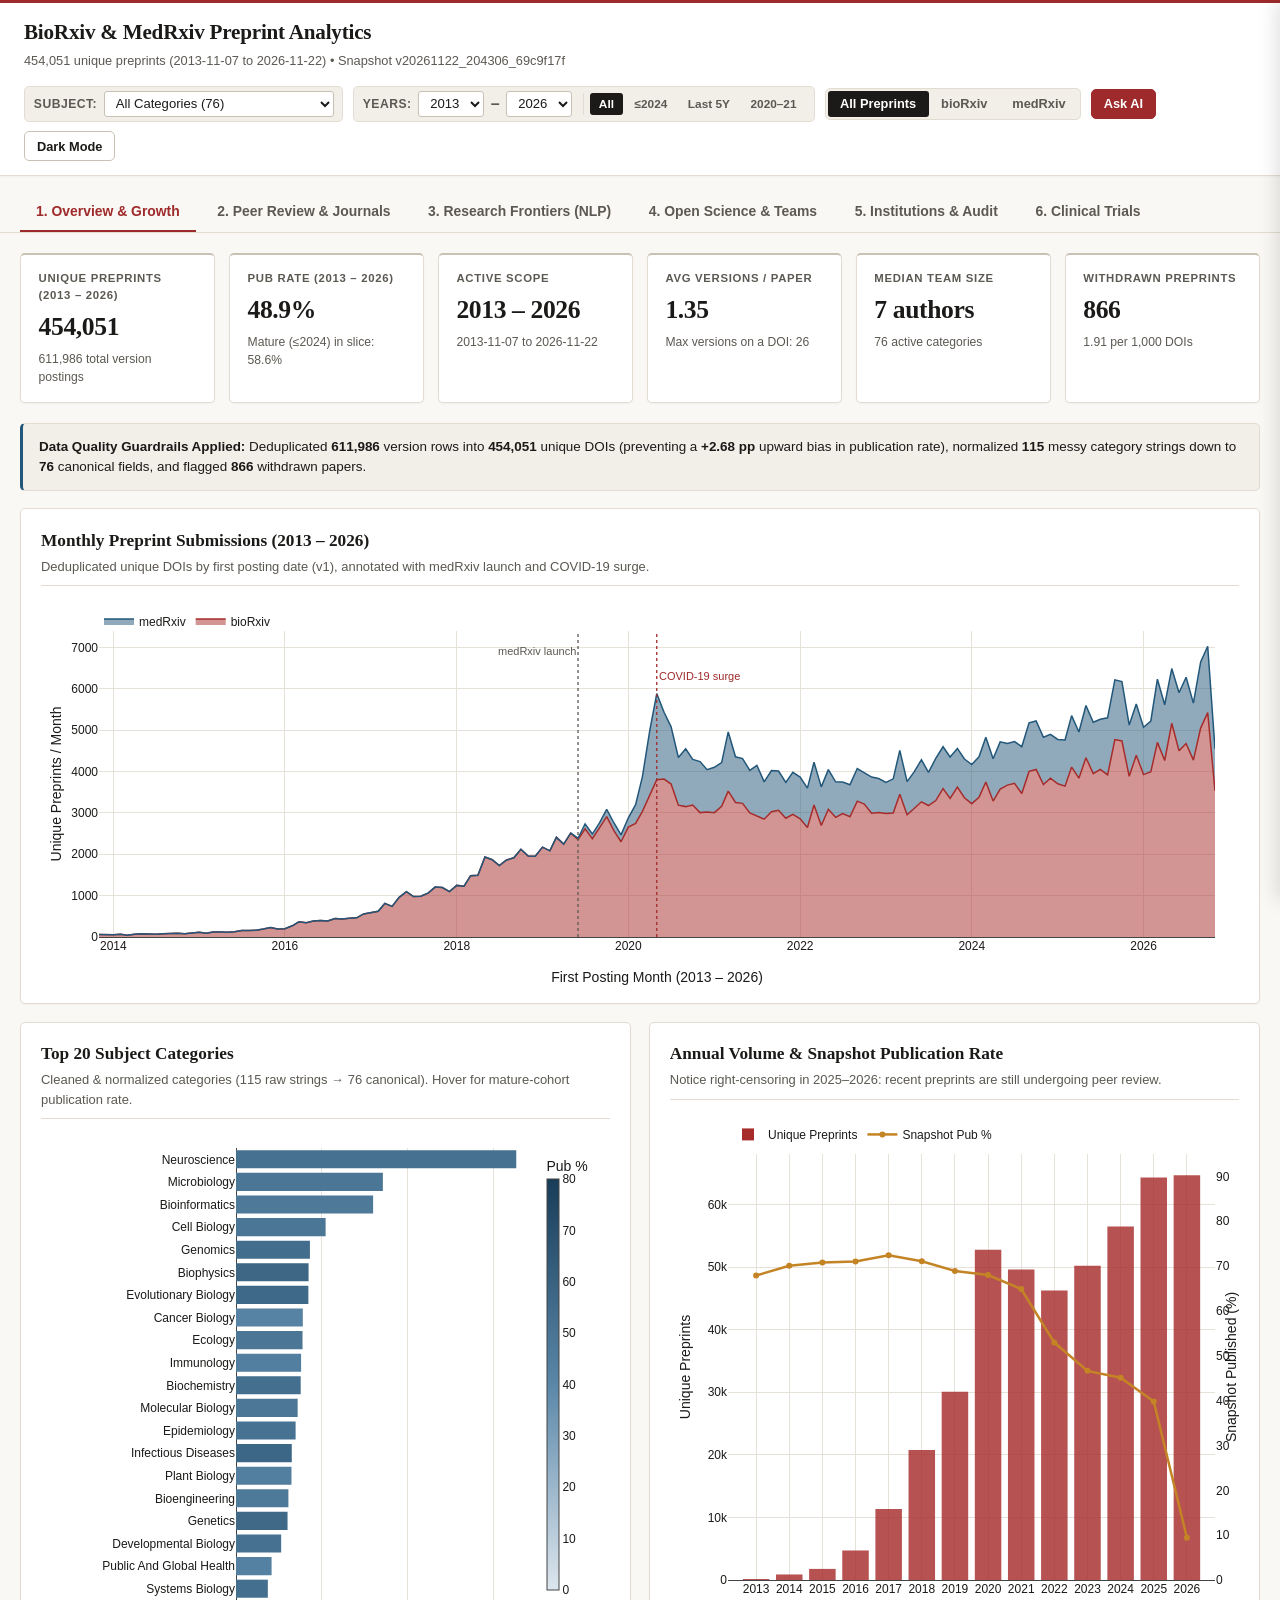
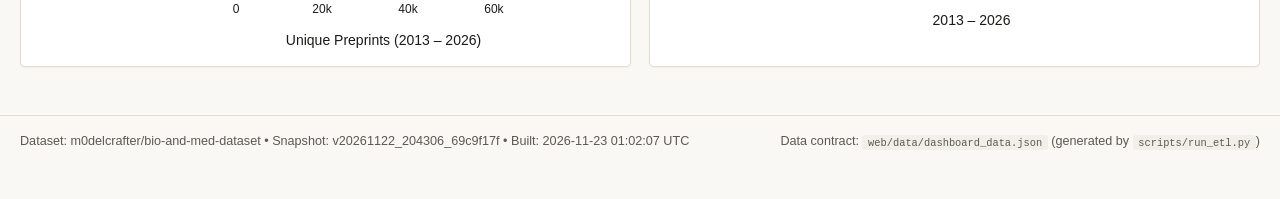
==== web/index.html @ 75047701 "Add AI provider switcher (Auto/Gemini/Groq/Workers AI) to chat drawer & Worker" ====
<!DOCTYPE html>
<html lang="en" data-theme="light">
<head>
  <meta charset="UTF-8" />
  <meta name="viewport" content="width=device-width, initial-scale=1.0" />
  <title>BioRxiv &amp; MedRxiv Preprint Analytics Dashboard</title>
  <link rel="stylesheet" href="./css/styles.css?v=20261126e" />
  <script src="https://cdn.plot.ly/plotly-2.35.2.min.js" charset="utf-8" defer></script>
  <script src="./config.js?v=20261126b" defer></script>
  <script src="./js/dashboard.js?v=20261126" defer></script>
  <script src="./js/chat.js?v=20261126e" defer></script>
</head>
<body>
  <header class="topbar">
    <div class="brand">
      <h1>BioRxiv &amp; MedRxiv Preprint Analytics</h1>
      <p id="header-subtitle">Loading dataset metadata...</p>
    </div>
    <div class="controls">
      <div class="category-filter" role="group" aria-label="Subject category filter">
        <label for="category-select">Subject:</label>
        <select id="category-select" aria-label="Subject category">
          <option value="all">All Categories</option>
        </select>
      </div>
      <div class="year-filter" role="group" aria-label="Year range filter">
        <label for="year-start">Years:</label>
        <select id="year-start" aria-label="Start year"></select>
        <span class="year-sep">&ndash;</span>
        <select id="year-end" aria-label="End year"></select>
        <div class="year-presets">
          <button type="button" class="preset-btn active" data-preset="all">All</button>
          <button type="button" class="preset-btn" data-preset="mature" title="First posted ≤ 2024 (avoids right-censoring)">&le;2024</button>
          <button type="button" class="preset-btn" data-preset="last5">Last 5Y</button>
          <button type="button" class="preset-btn" data-preset="covid">2020–21</button>
        </div>
      </div>
      <div class="segmented" role="group" aria-label="Server filter">
        <button class="active" data-server="all">All Preprints</button>
        <button data-server="biorxiv">bioRxiv</button>
        <button data-server="medrxiv">medRxiv</button>
      </div>
      <button id="open-chat-btn" class="icon-btn btn-chat" type="button" title="Ask Gemini AI about the active dashboard slice">Ask AI</button>
      <button id="theme-toggle" class="icon-btn" title="Toggle dark/light mode">Dark Mode</button>
    </div>
  </header>

  <nav class="nav-tabs" role="tablist">
    <button class="tab-btn active" data-tab="overview">1. Overview &amp; Growth</button>
    <button class="tab-btn" data-tab="peer-review">2. Peer Review &amp; Journals</button>
    <button class="tab-btn" data-tab="frontiers">3. Research Frontiers (NLP)</button>
    <button class="tab-btn" data-tab="open-science">4. Open Science &amp; Teams</button>
    <button class="tab-btn" data-tab="institutions">5. Institutions &amp; Audit</button>
    <button class="tab-btn" data-tab="clinical-trials">6. Clinical Trials</button>
  </nav>

  <main class="container">
    <div id="load-error" class="callout callout-warn" style="display:none;"></div>
    <section class="kpi-grid" id="kpi-grid"></section>

    <!-- TAB 1: OVERVIEW -->
    <section class="tab-panel active" id="tab-overview">
      <div class="callout" id="audit-callout"></div>

      <div class="card">
        <div class="card-header">
          <div>
            <h2>Monthly Preprint Submissions (2013 – 2026)</h2>
            <p class="subtitle">Deduplicated unique DOIs by first posting date (v1), annotated with medRxiv launch and COVID-19 surge.</p>
          </div>
        </div>
        <div id="chart-monthly" class="plot"></div>
      </div>

      <div class="grid-2">
        <div class="card">
          <div class="card-header">
            <div>
              <h2>Top 20 Subject Categories</h2>
              <p class="subtitle">Cleaned &amp; normalized categories (115 raw strings &rarr; 76 canonical). Hover for mature-cohort publication rate.</p>
            </div>
          </div>
          <div id="chart-categories" class="plot plot-tall"></div>
        </div>

        <div class="card">
          <div class="card-header">
            <div>
              <h2>Annual Volume &amp; Snapshot Publication Rate</h2>
              <p class="subtitle">Notice right-censoring in 2025–2026: recent preprints are still undergoing peer review.</p>
            </div>
          </div>
          <div id="chart-annual" class="plot plot-tall"></div>
        </div>
      </div>
    </section>

    <!-- TAB 2: PEER REVIEW -->
    <section class="tab-panel" id="tab-peer-review">
      <div class="callout callout-warn">
        <strong>Methodological Guardrail (Right-Censoring):</strong> Peer review typically takes 6–18+ months.
        Aggregate comparisons below restrict to <strong>mature cohorts (first posted &le; 2024)</strong> so recent 2025–2026 submissions do not artificially depress conversion rates.
      </div>

      <div class="card">
        <div class="card-header">
          <div>
            <h2>Cohort Publication Rate Heatmap (Posting Year &times; Top 18 Categories)</h2>
            <p class="subtitle">Percentage of unique DOIs linked to a peer-reviewed journal DOI. Exposes both disciplinary differences and right-censoring.</p>
          </div>
        </div>
        <div id="chart-heatmap" class="plot plot-tall"></div>
      </div>

      <div class="grid-2">
        <div class="card">
          <div class="card-header">
            <div>
              <h2>Do Revisions Predict Peer-Reviewed Publication?</h2>
              <p class="subtitle">Mature cohorts (&le; 2024) with Wilson 95% confidence intervals. Revising a preprint strongly signals active peer review.</p>
            </div>
          </div>
          <div id="chart-revisions" class="plot"></div>
        </div>

        <div class="card">
          <div class="card-header">
            <div>
              <h2>Top Publishers Absorbing Preprints</h2>
              <p class="subtitle">Mapped via Crossref DOI prefix of published journal articles (updates with top-bar server filter).</p>
            </div>
          </div>
          <div id="chart-publishers" class="plot"></div>
        </div>
      </div>

      <div class="card">
        <div class="card-header">
          <div>
            <h2>Publication Bias Check: New vs. Confirmatory vs. Contradictory Results</h2>
            <p class="subtitle">bioRxiv mature cohorts (&le; 2024) with Wilson 95% confidence intervals.</p>
          </div>
        </div>
        <div id="chart-type-bias" class="plot plot-compact"></div>
      </div>
    </section>

    <!-- TAB 3: RESEARCH FRONTIERS -->
    <section class="tab-panel" id="tab-frontiers">
      <div class="card">
        <div class="card-header">
          <div>
            <h2>Emerging Biomedical Research Frontiers (2015 – 2026)</h2>
            <p class="subtitle">Percentage of quarterly unique preprints mentioning each technology or topic in title/abstract. Click legend items to isolate curves.</p>
          </div>
        </div>
        <div id="chart-frontiers" class="plot plot-tall"></div>
      </div>

      <div class="card">
        <div class="card-header">
          <div>
            <h2>Total Preprints by Tracked Frontier Topic</h2>
            <p class="subtitle">Cumulative unique DOI mentions since 2015 across bioRxiv &amp; medRxiv.</p>
          </div>
        </div>
        <div id="chart-frontiers-bar" class="plot plot-compact"></div>
      </div>
    </section>

    <!-- TAB 4: OPEN SCIENCE & TEAMS -->
    <section class="tab-panel" id="tab-open-science">
      <div class="card">
        <div class="card-header">
          <div>
            <h2>Open Science &amp; Creative Commons License Evolution (2014 – 2026)</h2>
            <p class="subtitle">Share of unique preprints by normalized license type (updates with top-bar server filter).</p>
          </div>
        </div>
        <div id="chart-licenses" class="plot"></div>
      </div>

      <div class="grid-2">
        <div class="card">
          <div class="card-header">
            <div>
              <h2>Collaboration &amp; Team Size Over Time</h2>
              <p class="subtitle">Median author count per preprint with interquartile range (25th–75th percentile).</p>
            </div>
          </div>
          <div id="chart-team-trend" class="plot"></div>
        </div>

        <div class="card">
          <div class="card-header">
            <div>
              <h2>Team Size vs. Peer-Reviewed Publication Rate</h2>
              <p class="subtitle">Mature cohorts (&le; 2024) with Wilson 95% confidence intervals.</p>
            </div>
          </div>
          <div id="chart-team-pub" class="plot"></div>
        </div>
      </div>

      <div class="card">
        <div class="card-header">
          <div>
            <h2>Preprint Withdrawal Rate Timeline (Per 1,000 Preprints)</h2>
            <p class="subtitle">Half-year withdrawal rate comparing bioRxiv vs. medRxiv (highlights 2020–2021 COVID-19 surge).</p>
          </div>
        </div>
        <div id="chart-withdrawals" class="plot plot-compact"></div>
      </div>
    </section>

    <!-- TAB 5: INSTITUTIONS & AUDIT -->
    <section class="tab-panel" id="tab-institutions">
      <div class="callout" id="ror-audit-callout"></div>

      <div class="grid-2">
        <div class="card">
          <div class="card-header">
            <div>
              <h2>Top 30 Institutions: Volume vs. Publication Rate</h2>
              <p class="subtitle">ROR-deduplicated organizations. Bubble size encodes average team size.</p>
            </div>
          </div>
          <div id="chart-institutions" class="plot"></div>
        </div>

        <div class="card">
          <div class="card-header">
            <div>
              <h2>Top 15 Countries by Preprint Volume</h2>
              <p class="subtitle">Geocoded via official ROR organization registry (updates with year &amp; server filters).</p>
            </div>
          </div>
          <div id="chart-countries" class="plot"></div>
        </div>
      </div>

      <div class="card">
        <div class="card-header">
          <div>
            <h2>Top 30 Corresponding Institutions (ROR-Deduplicated)</h2>
            <p class="subtitle">Filter by organization name, country, or type.</p>
          </div>
          <input type="search" id="inst-search" class="search-input" placeholder="Search institutions or countries..." />
        </div>
        <div class="table-wrap">
          <table>
            <thead>
              <tr>
                <th>#</th>
                <th>Organization (ROR)</th>
                <th>Country</th>
                <th>Type</th>
                <th class="num">Preprints</th>
                <th class="num">Mature (&le; 2024)</th>
                <th class="num">Pub Rate</th>
                <th class="num">Avg Authors</th>
              </tr>
            </thead>
            <tbody id="inst-tbody"></tbody>
          </table>
        </div>
      </div>

      <div class="card">
        <h2>Data Quality &amp; Reproducibility Provenance</h2>
        <div id="provenance-grid" class="kpi-grid provenance-grid"></div>
      </div>
    </section>

    <!-- TAB 6: CLINICAL TRIALS -->
    <section class="tab-panel" id="tab-clinical-trials">
      <div class="callout" id="ct-callout"></div>

      <section class="kpi-grid" id="ct-kpi-grid"></section>

      <div class="grid-2">
        <div class="card">
          <div class="card-header">
            <div>
              <h2>Trial-Linked Preprints Over Time</h2>
              <p class="subtitle">Unique preprints citing a registered clinical trial ID (NCT, ISRCTN, ChiCTR, ACTRN, EudraCT).</p>
            </div>
          </div>
          <div id="chart-ct-yearly" class="plot"></div>
        </div>

        <div class="card">
          <div class="card-header">
            <div>
              <h2>Clinical Trial Phases (ClinicalTrials.gov)</h2>
              <p class="subtitle">Distribution across enriched NCT trials in the active year &amp; server window.</p>
            </div>
          </div>
          <div id="chart-ct-phases" class="plot"></div>
        </div>
      </div>

      <div class="grid-2">
        <div class="card">
          <div class="card-header">
            <div>
              <h2>Trial Status &amp; Sponsor Breakdown</h2>
              <p class="subtitle">Recruitment/completion status across enriched ClinicalTrials.gov studies.</p>
            </div>
          </div>
          <div id="chart-ct-status" class="plot"></div>
        </div>

        <div class="card">
          <div class="card-header">
            <div>
              <h2>Top Clinical Conditions / Therapeutic Areas</h2>
              <p class="subtitle">Most frequently studied conditions among trial-linked preprints.</p>
            </div>
          </div>
          <div id="chart-ct-conditions" class="plot"></div>
        </div>
      </div>

      <div class="card" id="ct-downstream-card">
        <div class="card-header">
          <div>
            <h2>Downstream Translational Impact (NIH iCite)</h2>
            <p class="subtitle">Peer-reviewed publications cited by subsequent clinical trials/guidelines (<code>cited_by_clin</code> &amp; NIH APT score).</p>
          </div>
        </div>
        <div id="ct-downstream-summary" class="callout" style="margin-bottom:0.75rem;"></div>
        <div class="table-wrap">
          <table>
            <thead>
              <tr>
                <th>Publication Title</th>
                <th>Category</th>
                <th class="num">Year</th>
                <th class="num">Clinical Citations</th>
                <th class="num">NIH APT</th>
                <th class="num">RCR</th>
              </tr>
            </thead>
            <tbody id="ct-downstream-tbody"></tbody>
          </table>
        </div>
      </div>

      <div class="card">
        <div class="card-header">
          <div>
            <h2>Trial-Linked Preprints Explorer</h2>
            <p class="subtitle">Featured ClinicalTrials.gov-linked preprints filtered by active year range and server.</p>
          </div>
          <input type="search" id="ct-search" class="search-input" placeholder="Search title, NCT ID, sponsor, phase..." />
        </div>
        <div class="table-wrap">
          <table>
            <thead>
              <tr>
                <th>Trial ID</th>
                <th>Preprint Title</th>
                <th>Phase</th>
                <th>Status</th>
                <th>Sponsor</th>
                <th class="num">Enrollment</th>
                <th>Peer-Reviewed</th>
              </tr>
            </thead>
            <tbody id="ct-tbody"></tbody>
          </table>
        </div>
      </div>
    </section>
  </main>

  <footer>
    <div id="footer-provenance">Dataset: m0delcrafter/bio-and-med-dataset</div>
    <div>Data contract: <code>web/data/dashboard_data.json</code> (generated by <code>scripts/run_etl.py</code>)</div>
  </footer>

  <!-- Collapsible AI Analyst Chat Drawer (backed by Cloudflare Worker Gemini proxy) -->
  <div id="chat-backdrop" class="chat-backdrop"></div>
  <aside id="chat-drawer" class="chat-drawer" aria-label="AI Analyst Chat Drawer">
    <div class="chat-drawer-header">
      <div>
        <h2>AI Research Analyst</h2>
        <p id="chat-scope-pill" class="chat-scope-pill">Context: loading...</p>
      </div>
      <button id="close-chat-btn" class="icon-btn" type="button" aria-label="Close chat drawer">&times; Close</button>
    </div>

    <div id="chat-setup-box" class="chat-setup-box" style="display:none;">
      <p><strong>Connect your free Cloudflare Worker proxy:</strong></p>
      <ol>
        <li>Deploy <code>worker/src/index.js</code> on Cloudflare Workers (Free Tier) and add your <code>GEMINI_API_KEY</code> secret.</li>
        <li>Paste the deployed Worker URL into <code>web/config.js</code> (or test it right now for this session below):</li>
      </ol>
      <div class="chat-setup-row">
        <input id="chat-worker-url-input" type="url" placeholder="https://biomedrxiv-gemini-proxy.you.workers.dev" />
        <button id="chat-save-url-btn" class="icon-btn btn-chat" type="button">Connect</button>
      </div>
    </div>

    <div id="chat-provider-bar" class="chat-provider-bar" style="display:none;">
      <label for="chat-provider-select">Engine:</label>
      <select id="chat-provider-select" aria-label="AI model provider">
        <option value="auto">Auto (Gemini &rarr; Groq &rarr; Workers AI)</option>
        <option value="gemini">Gemini (Google AI)</option>
        <option value="groq">Groq (gpt-oss-120b)</option>
        <option value="workers_ai">Workers AI (Llama 3.1 8B)</option>
      </select>
    </div>

    <div id="chat-drawer-suggestions" class="chat-suggestions">
      <button type="button" class="chat-chip">Summarize the key trends in this active filter slice</button>
      <button type="button" class="chat-chip">How strongly do preprint revisions correlate with publication?</button>
      <button type="button" class="chat-chip">Which institutions and countries lead this slice?</button>
      <button type="button" class="chat-chip">What stands out in the clinical trials data?</button>
    </div>

    <div id="chat-drawer-log" class="chat-drawer-log"></div>

    <form id="chat-drawer-form" class="chat-drawer-form">
      <input id="chat-drawer-input" type="text" placeholder="Ask about the currently filtered data..." required />
      <button id="chat-drawer-send" class="icon-btn btn-chat" type="submit">Send</button>
    </form>
  </aside>
</body>
</html>
---- web/css/styles.css ----
:root {
  --bg: #faf8f4;
  --surface: #ffffff;
  --surface-alt: #f2efe9;
  --border: #e2dcd2;
  --border-strong: #c9c1b4;
  --text: #1b1a18;
  --text-muted: #5c5852;
  --accent: #9e2a2b;
  --accent-soft: #f6e4e4;
  --biorxiv: #a62c2b;
  --medrxiv: #22577a;
  --warn: #8c5a10;
  --warn-bg: #faf1df;
  --shadow: 0 1px 2px rgba(27, 26, 24, 0.04);
  --radius: 5px;
  --font-serif: Georgia, "Iowan Old Style", "Palatino Linotype", "Times New Roman", serif;
  --font-sans: "Helvetica Neue", -apple-system, BlinkMacSystemFont, "Segoe UI", Arial, sans-serif;
}

[data-theme="dark"] {
  --bg: #141311;
  --surface: #1d1b18;
  --surface-alt: #272420;
  --border: #36322c;
  --border-strong: #4e4840;
  --text: #efeae1;
  --text-muted: #a69f95;
  --accent: #d96b6a;
  --accent-soft: #3a2020;
  --biorxiv: #d96b6a;
  --medrxiv: #6ea4cc;
  --warn: #e0a94f;
  --warn-bg: #2e2414;
  --shadow: none;
}

* {
  box-sizing: border-box;
}

body {
  margin: 0;
  font-family: var(--font-sans);
  background: var(--bg);
  color: var(--text);
  line-height: 1.5;
  -webkit-font-smoothing: antialiased;
}

/* Header */
.topbar {
  position: sticky;
  top: 0;
  z-index: 30;
  background: var(--surface);
  border-top: 3px solid var(--accent);
  border-bottom: 1px solid var(--border);
  padding: 0.85rem 1.5rem;
  display: flex;
  flex-wrap: wrap;
  align-items: center;
  justify-content: space-between;
  gap: 1rem;
  box-shadow: var(--shadow);
}

.brand h1 {
  margin: 0;
  font-family: var(--font-serif);
  font-size: 1.32rem;
  font-weight: 700;
  letter-spacing: -0.01em;
}

.brand p {
  margin: 0.15rem 0 0;
  font-size: 0.8rem;
  color: var(--text-muted);
}

.controls {
  display: flex;
  align-items: center;
  gap: 0.6rem;
  flex-wrap: wrap;
}

.year-filter,
.category-filter {
  display: inline-flex;
  align-items: center;
  gap: 0.4rem;
  background: var(--surface-alt);
  border: 1px solid var(--border);
  border-radius: var(--radius);
  padding: 0.25rem 0.55rem;
  flex-wrap: wrap;
}

.year-filter label,
.category-filter label {
  font-size: 0.76rem;
  font-weight: 600;
  color: var(--text-muted);
  text-transform: uppercase;
  letter-spacing: 0.04em;
}

.year-filter select,
.category-filter select {
  border: 1px solid var(--border-strong);
  background: var(--surface);
  color: var(--text);
  border-radius: 3px;
  padding: 0.22rem 0.45rem;
  font-size: 0.82rem;
  font-weight: 500;
  cursor: pointer;
}

.category-filter select {
  max-width: 230px;
}

.year-sep {
  color: var(--text-muted);
  font-weight: 600;
}

.year-presets {
  display: inline-flex;
  gap: 0.2rem;
  margin-left: 0.25rem;
  padding-left: 0.4rem;
  border-left: 1px solid var(--border);
}

.preset-btn {
  border: 1px solid transparent;
  background: transparent;
  color: var(--text-muted);
  font-size: 0.74rem;
  font-weight: 600;
  padding: 0.2rem 0.48rem;
  border-radius: 3px;
  cursor: pointer;
  transition: background 0.15s ease, color 0.15s ease;
}

.preset-btn:hover {
  color: var(--text);
  border-color: var(--border-strong);
}

.preset-btn.active {
  background: var(--text);
  color: var(--surface);
}

.segmented {
  display: inline-flex;
  background: var(--surface-alt);
  border: 1px solid var(--border);
  border-radius: var(--radius);
  padding: 2px;
}

.segmented button {
  border: none;
  background: transparent;
  color: var(--text-muted);
  font-size: 0.8rem;
  font-weight: 600;
  padding: 0.34rem 0.78rem;
  border-radius: 3px;
  cursor: pointer;
  transition: background 0.15s ease, color 0.15s ease;
}

.segmented button:hover {
  color: var(--text);
}

.segmented button.active {
  background: var(--text);
  color: var(--surface);
}

.icon-btn {
  border: 1px solid var(--border-strong);
  background: var(--surface);
  color: var(--text);
  border-radius: var(--radius);
  padding: 0.4rem 0.75rem;
  font-size: 0.8rem;
  font-weight: 600;
  cursor: pointer;
}

.icon-btn:hover {
  background: var(--surface-alt);
}

/* Tabs */
.nav-tabs {
  max-width: 1380px;
  margin: 1rem auto 0;
  padding: 0 1.25rem;
  display: flex;
  gap: 0.35rem;
  overflow-x: auto;
  border-bottom: 1px solid var(--border);
}

.tab-btn {
  border: none;
  background: transparent;
  color: var(--text-muted);
  font-size: 0.87rem;
  font-weight: 600;
  padding: 0.68rem 1rem;
  cursor: pointer;
  border-bottom: 2px solid transparent;
  white-space: nowrap;
}

.tab-btn:hover {
  color: var(--text);
}

.tab-btn.active {
  color: var(--accent);
  border-bottom-color: var(--accent);
}

/* Main Layout */
.container {
  max-width: 1380px;
  margin: 1.25rem auto 3rem;
  padding: 0 1.25rem;
}

.kpi-grid {
  display: grid;
  grid-template-columns: repeat(auto-fit, minmax(195px, 1fr));
  gap: 0.85rem;
  margin-bottom: 1.25rem;
}

.provenance-grid {
  margin-top: 0.85rem;
  margin-bottom: 0;
}

.kpi-card {
  background: var(--surface);
  border: 1px solid var(--border);
  border-top: 2px solid var(--border-strong);
  border-radius: var(--radius);
  padding: 0.95rem 1.1rem;
  box-shadow: var(--shadow);
}

.kpi-label {
  font-size: 0.71rem;
  text-transform: uppercase;
  letter-spacing: 0.06em;
  color: var(--text-muted);
  font-weight: 600;
}

.kpi-value {
  font-family: var(--font-serif);
  font-size: 1.6rem;
  font-weight: 700;
  margin-top: 0.28rem;
  letter-spacing: -0.015em;
  font-variant-numeric: tabular-nums;
}

.kpi-value-sm {
  font-size: 1.12rem;
}

.kpi-sub {
  font-size: 0.76rem;
  color: var(--text-muted);
  margin-top: 0.22rem;
}

.tab-panel {
  display: none;
}

.tab-panel.active {
  display: block;
}

.grid-2 {
  display: grid;
  grid-template-columns: repeat(2, minmax(0, 1fr));
  gap: 1.1rem;
  margin-bottom: 1.1rem;
}

@media (max-width: 980px) {
  .grid-2 {
    grid-template-columns: 1fr;
  }
}

.card {
  background: var(--surface);
  border: 1px solid var(--border);
  border-radius: var(--radius);
  padding: 1.15rem 1.25rem;
  box-shadow: var(--shadow);
  margin-bottom: 1.1rem;
}

.grid-2 .card {
  margin-bottom: 0;
}

.card-header {
  display: flex;
  justify-content: space-between;
  align-items: flex-start;
  gap: 0.75rem;
  margin-bottom: 0.55rem;
  padding-bottom: 0.55rem;
  border-bottom: 1px solid var(--border);
}

.card h2 {
  margin: 0;
  font-family: var(--font-serif);
  font-size: 1.08rem;
  font-weight: 700;
}

.card .subtitle {
  margin: 0.2rem 0 0;
  font-size: 0.81rem;
  color: var(--text-muted);
}

.plot {
  width: 100%;
  min-height: 390px;
}

.plot-tall {
  min-height: 520px;
}

.plot-compact {
  min-height: 330px;
}

.callout {
  background: var(--surface-alt);
  border: 1px solid var(--border);
  border-left: 3px solid var(--medrxiv);
  border-radius: var(--radius);
  padding: 0.8rem 1rem;
  font-size: 0.84rem;
  margin-bottom: 1.1rem;
}

.callout-warn {
  border-left-color: var(--warn);
  background: var(--warn-bg);
}

.callout strong {
  color: var(--text);
}

/* Table */
.search-input {
  width: 100%;
  max-width: 320px;
  padding: 0.46rem 0.7rem;
  border-radius: var(--radius);
  border: 1px solid var(--border-strong);
  background: var(--surface);
  color: var(--text);
  font-size: 0.83rem;
}

.table-wrap {
  overflow-x: auto;
  margin-top: 0.75rem;
}

table {
  width: 100%;
  border-collapse: collapse;
  font-size: 0.84rem;
}

th,
td {
  text-align: left;
  padding: 0.58rem 0.72rem;
  border-bottom: 1px solid var(--border);
}

th {
  font-size: 0.73rem;
  text-transform: uppercase;
  letter-spacing: 0.05em;
  color: var(--text-muted);
  background: var(--surface-alt);
  border-bottom: 1px solid var(--border-strong);
}

tbody tr:hover {
  background: var(--surface-alt);
}

td.num,
th.num {
  text-align: right;
  font-variant-numeric: tabular-nums;
}

footer {
  max-width: 1380px;
  margin: 2rem auto;
  padding: 1rem 1.25rem;
  border-top: 1px solid var(--border);
  font-size: 0.79rem;
  color: var(--text-muted);
  display: flex;
  flex-wrap: wrap;
  justify-content: space-between;
  gap: 0.5rem;
}

code {
  background: var(--surface-alt);
  padding: 0.1rem 0.35rem;
  border-radius: 3px;
  font-size: 0.82em;
}

a {
  color: var(--medrxiv);
  text-decoration: none;
}

a:hover {
  text-decoration: underline;
}

.badge {
  display: inline-block;
  font-size: 0.71rem;
  font-weight: 600;
  padding: 0.12rem 0.45rem;
  border-radius: 3px;
  white-space: nowrap;
}

.badge-ok {
  background: var(--accent-soft);
  color: var(--accent);
}

.badge-muted {
  background: var(--surface-alt);
  color: var(--text-muted);
  border: 1px solid var(--border);
}

/* AI Chat Drawer */
.btn-chat {
  background: var(--accent);
  color: #ffffff;
  border-color: var(--accent);
}

.btn-chat:hover {
  background: var(--accent);
  opacity: 0.9;
}

[data-theme="dark"] .btn-chat {
  color: #141311;
}

.chat-backdrop {
  display: none;
  position: fixed;
  inset: 0;
  background: rgba(20, 19, 17, 0.42);
  z-index: 40;
}

.chat-backdrop.open {
  display: block;
}

.chat-drawer {
  position: fixed;
  top: 0;
  right: 0;
  bottom: 0;
  width: min(440px, 95vw);
  background: var(--surface);
  border-left: 1px solid var(--border-strong);
  z-index: 50;
  display: flex;
  flex-direction: column;
  transform: translateX(100%);
  transition: transform 0.2s ease;
  box-shadow: -4px 0 18px rgba(0, 0, 0, 0.12);
}

.chat-drawer.open {
  transform: translateX(0);
}

.chat-drawer-header {
  display: flex;
  justify-content: space-between;
  align-items: flex-start;
  gap: 0.75rem;
  padding: 1rem 1.15rem;
  border-bottom: 1px solid var(--border);
  border-top: 3px solid var(--accent);
}

.chat-drawer-header h2 {
  margin: 0;
  font-family: var(--font-serif);
  font-size: 1.08rem;
}

.chat-scope-pill {
  margin: 0.22rem 0 0;
  font-size: 0.75rem;
  color: var(--text-muted);
}

.chat-setup-box {
  margin: 0.9rem 1.15rem;
  padding: 0.85rem 0.95rem;
  background: var(--surface-alt);
  border: 1px solid var(--border);
  border-left: 3px solid var(--warn);
  border-radius: var(--radius);
  font-size: 0.81rem;
}

.chat-setup-box p {
  margin: 0 0 0.4rem;
}

.chat-setup-box ol {
  margin: 0.25rem 0 0.75rem;
  padding-left: 1.2rem;
}

.chat-setup-row {
  display: flex;
  gap: 0.45rem;
}

.chat-setup-row input,
.chat-drawer-form input {
  flex: 1;
  border: 1px solid var(--border-strong);
  background: var(--surface);
  color: var(--text);
  border-radius: var(--radius);
  padding: 0.48rem 0.65rem;
  font-size: 0.83rem;
}

.chat-provider-bar {
  display: flex;
  align-items: center;
  gap: 0.5rem;
  padding: 0.5rem 1.15rem;
  border-bottom: 1px solid var(--border);
  background: var(--surface-alt);
  font-size: 0.76rem;
}

.chat-provider-bar label {
  font-weight: 600;
  color: var(--text-muted);
  text-transform: uppercase;
  letter-spacing: 0.04em;
  font-size: 0.7rem;
}

.chat-provider-bar select {
  flex: 1;
  border: 1px solid var(--border-strong);
  background: var(--surface);
  color: var(--text);
  border-radius: var(--radius);
  padding: 0.28rem 0.5rem;
  font-size: 0.77rem;
  cursor: pointer;
}

.chat-suggestions {
  display: flex;
  flex-wrap: wrap;
  gap: 0.35rem;
  padding: 0.7rem 1.15rem;
  border-bottom: 1px solid var(--border);
  background: var(--bg);
}

.chat-chip {
  border: 1px solid var(--border-strong);
  background: var(--surface);
  color: var(--text);
  border-radius: 3px;
  padding: 0.28rem 0.55rem;
  font-size: 0.74rem;
  cursor: pointer;
  text-align: left;
}

.chat-chip:hover {
  border-color: var(--accent);
  color: var(--accent);
}

.chat-drawer-log {
  flex: 1;
  overflow-y: auto;
  padding: 0.95rem 1.15rem;
  display: flex;
  flex-direction: column;
  gap: 0.75rem;
}

.chat-msg {
  padding: 0.72rem 0.85rem;
  border-radius: var(--radius);
  border: 1px solid var(--border);
  font-size: 0.85rem;
}

.chat-msg-user {
  background: var(--surface-alt);
  align-self: flex-end;
  max-width: 88%;
}

.chat-msg-bot {
  background: var(--surface);
  border-left: 3px solid var(--medrxiv);
}

.chat-msg-meta {
  font-size: 0.71rem;
  font-weight: 600;
  text-transform: uppercase;
  letter-spacing: 0.04em;
  color: var(--text-muted);
  margin-bottom: 0.25rem;
}

.chat-drawer-form {
  display: flex;
  gap: 0.5rem;
  padding: 0.85rem 1.15rem;
  border-top: 1px solid var(--border);
  background: var(--surface);
}
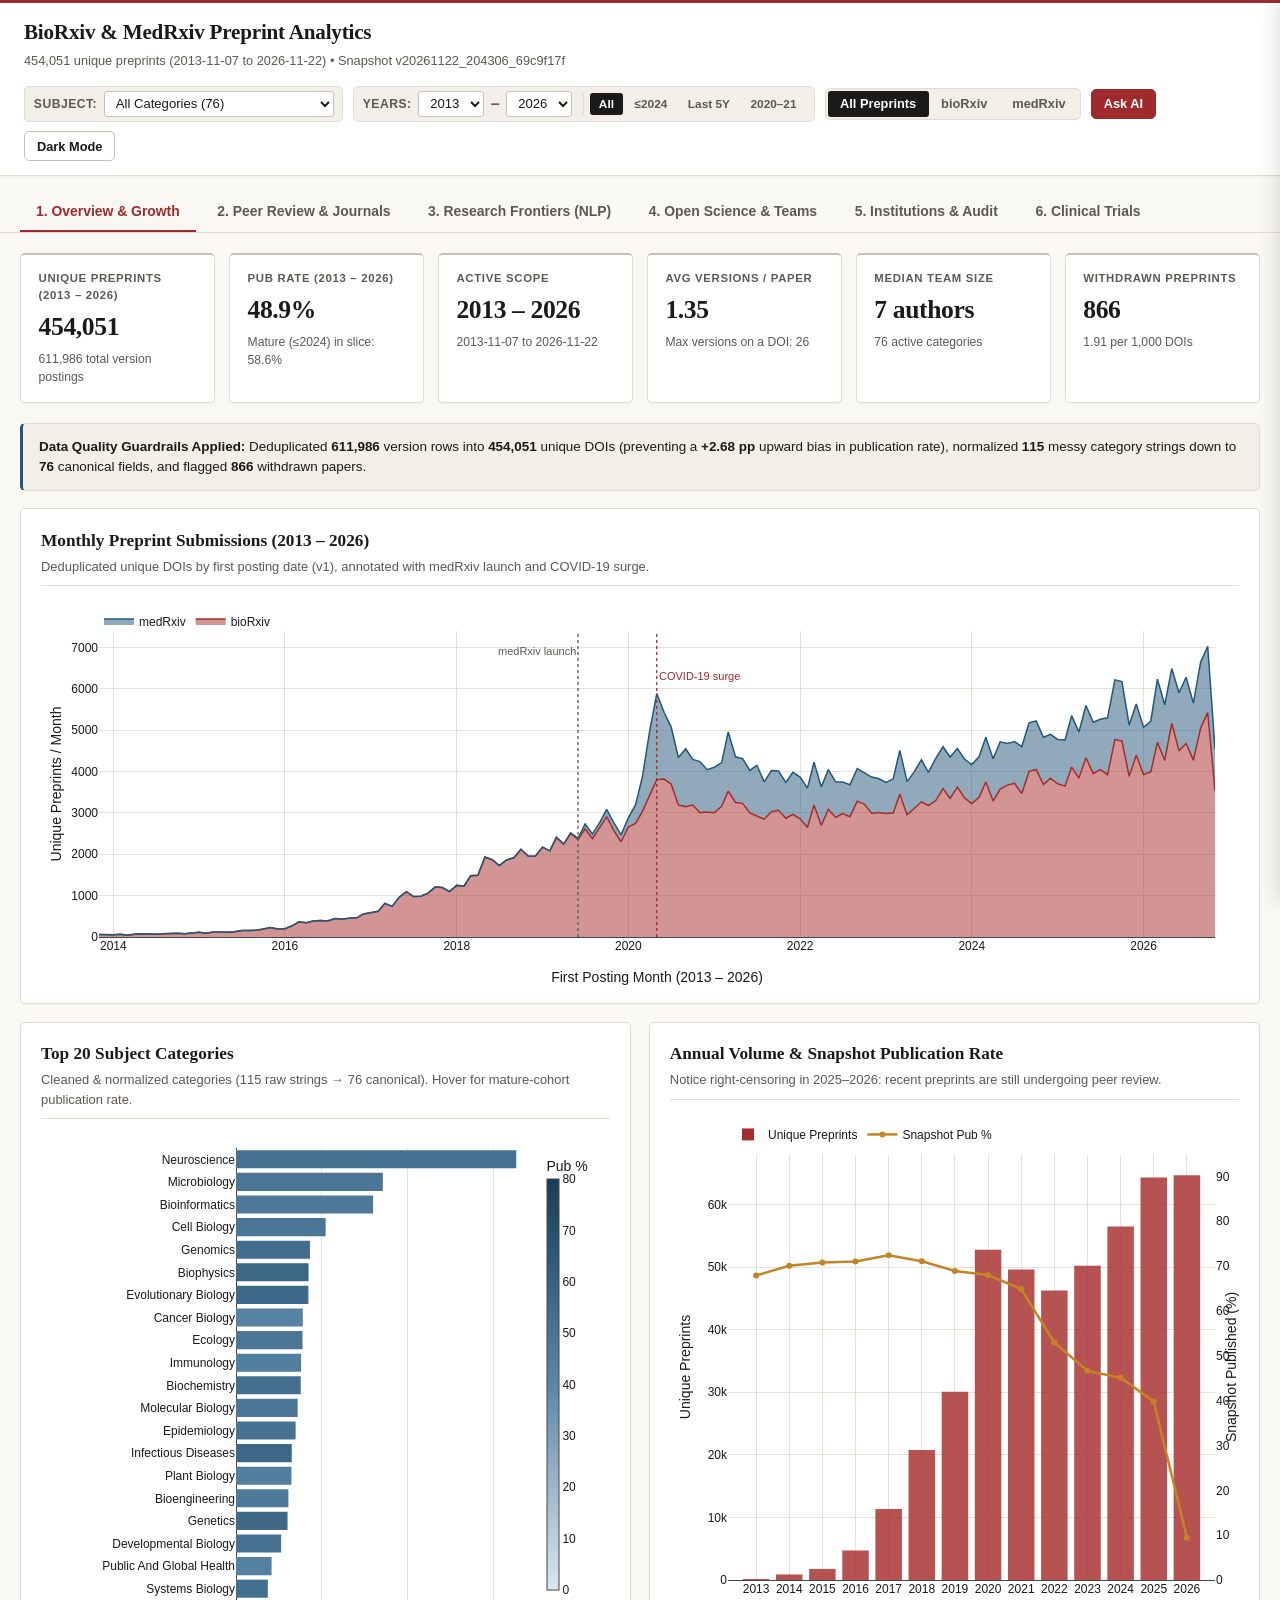
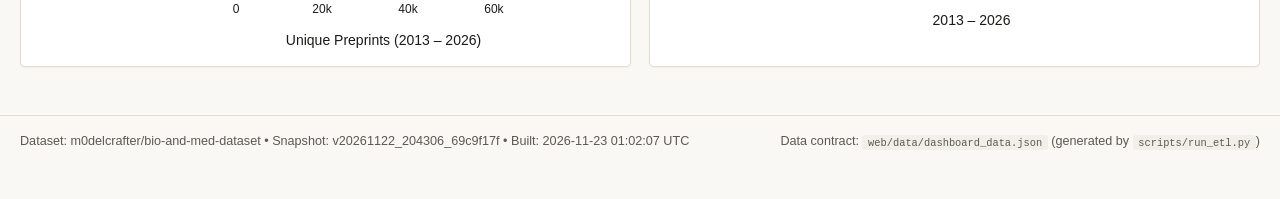
==== commit 7d5ff08d: "Add Google Analytics 4 (G-L8W53T92MR) and custom dashboard event tracking" ====
--- a/web/index.html
+++ b/web/index.html
@@ -4,11 +4,32 @@
   <meta charset="UTF-8" />
   <meta name="viewport" content="width=device-width, initial-scale=1.0" />
   <title>BioRxiv &amp; MedRxiv Preprint Analytics Dashboard</title>
-  <link rel="stylesheet" href="./css/styles.css?v=20261126e" />
+  <!-- Google tag (gtag.js) — skipped on localhost so local previews don't pollute GA4 -->
+  <script async src="https://www.googletagmanager.com/gtag/js?id=G-L8W53T92MR"></script>
+  <script>
+    window.dataLayer = window.dataLayer || [];
+    function gtag() { dataLayer.push(arguments); }
+    (function () {
+      var host = window.location.hostname;
+      var isLocal = host === "localhost" || host === "127.0.0.1" || host === "";
+      if (!isLocal) {
+        gtag("js", new Date());
+        gtag("config", "G-L8W53T92MR");
+      }
+      window.trackDashboardEvent = function (eventName, params) {
+        if (isLocal || typeof window.gtag !== "function") return;
+        try {
+          window.gtag("event", eventName, params || {});
+        } catch (_) {}
+      };
+    })();
+  </script>
+  <link rel="stylesheet" href="./css/styles.css?v=20261127" />
   <script src="https://cdn.plot.ly/plotly-2.35.2.min.js" charset="utf-8" defer></script>
-  <script src="./config.js?v=20261126b" defer></script>
-  <script src="./js/dashboard.js?v=20261126" defer></script>
-  <script src="./js/chat.js?v=20261126e" defer></script>
+  <script src="./config.js?v=20261127" defer></script>
+  <script src="./js/dashboard.js?v=20261127" defer></script>
+  <script src="./js/duckdb_client.js?v=20261127" defer></script>
+  <script src="./js/chat.js?v=20261127" defer></script>
 </head>
 <body>
   <header class="topbar">
@@ -411,16 +432,23 @@
         <option value="groq">Groq (gpt-oss-120b)</option>
         <option value="workers_ai">Workers AI (Llama 3.1 8B)</option>
       </select>
+      <label class="chat-sql-toggle" id="chat-sql-toggle-label" title="Auto-run browser DuckDB-Wasm SQL across all 454,051 preprints when needed (Gemini & Groq)">
+        <input type="checkbox" id="chat-sql-toggle" checked />
+        <span>SQL 454K</span>
+      </label>
+      <span id="chat-rag-badge" class="chat-rag-badge" title="Cloudflare Vectorize semantic search over clinical trials & top preprints">RAG: checking</span>
     </div>
 
     <div id="chat-drawer-suggestions" class="chat-suggestions">
       <button type="button" class="chat-chip">Summarize the key trends in this active filter slice</button>
-      <button type="button" class="chat-chip">How strongly do preprint revisions correlate with publication?</button>
-      <button type="button" class="chat-chip">Which institutions and countries lead this slice?</button>
+      <button type="button" class="chat-chip">Which Phase 3 clinical trials on medRxiv had the highest enrollment and got published in NEJM or Lancet?</button>
+      <button type="button" class="chat-chip">Top 10 institutions by GLP-1 or AlphaFold preprints</button>
       <button type="button" class="chat-chip">What stands out in the clinical trials data?</button>
     </div>
 
     <div id="chat-drawer-log" class="chat-drawer-log"></div>
+
+    <div id="chat-status-line" class="chat-status-line" style="display:none;"></div>
 
     <form id="chat-drawer-form" class="chat-drawer-form">
       <input id="chat-drawer-input" type="text" placeholder="Ask about the currently filtered data..." required />
--- a/web/css/styles.css
+++ b/web/css/styles.css
@@ -601,6 +601,7 @@
 
 .chat-provider-bar select {
   flex: 1;
+  min-width: 0;
   border: 1px solid var(--border-strong);
   background: var(--surface);
   color: var(--text);
@@ -608,6 +609,193 @@
   padding: 0.28rem 0.5rem;
   font-size: 0.77rem;
   cursor: pointer;
+}
+
+.chat-rag-badge {
+  font-size: 0.68rem;
+  font-weight: 600;
+  letter-spacing: 0.03em;
+  text-transform: uppercase;
+  padding: 0.2rem 0.45rem;
+  border-radius: 3px;
+  border: 1px solid var(--border-strong);
+  color: var(--text-muted);
+  background: var(--surface);
+  white-space: nowrap;
+}
+
+.chat-rag-badge.rag-on {
+  border-color: var(--medrxiv);
+  color: var(--medrxiv);
+  background: var(--surface);
+}
+
+.chat-sources {
+  margin-top: 0.55rem;
+  padding-top: 0.45rem;
+  border-top: 1px dashed var(--border);
+  font-size: 0.76rem;
+}
+
+.chat-sources summary {
+  cursor: pointer;
+  font-weight: 600;
+  color: var(--medrxiv);
+  user-select: none;
+}
+
+.chat-sources-list {
+  list-style: none;
+  margin: 0.45rem 0 0;
+  padding: 0;
+  display: flex;
+  flex-direction: column;
+  gap: 0.4rem;
+}
+
+.chat-source-item {
+  padding: 0.35rem 0.45rem;
+  background: var(--surface-alt);
+  border: 1px solid var(--border);
+  border-radius: 3px;
+}
+
+.chat-source-title {
+  font-weight: 600;
+  color: var(--text);
+  line-height: 1.3;
+}
+
+.chat-source-title a {
+  color: inherit;
+  text-decoration: underline;
+  text-decoration-color: var(--border-strong);
+}
+
+.chat-source-title a:hover {
+  color: var(--accent);
+}
+
+.chat-source-meta {
+  margin-top: 0.18rem;
+  color: var(--text-muted);
+  font-size: 0.71rem;
+  display: flex;
+  flex-wrap: wrap;
+  gap: 0.35rem;
+}
+
+.chat-source-tag {
+  font-weight: 600;
+  color: var(--accent);
+}
+
+.chat-sql-toggle {
+  display: inline-flex;
+  align-items: center;
+  gap: 0.28rem;
+  font-size: 0.68rem;
+  font-weight: 600;
+  letter-spacing: 0.03em;
+  text-transform: uppercase;
+  padding: 0.2rem 0.42rem;
+  border-radius: 3px;
+  border: 1px solid var(--border-strong);
+  background: var(--surface);
+  color: var(--text);
+  cursor: pointer;
+  white-space: nowrap;
+  user-select: none;
+}
+
+.chat-sql-toggle input {
+  margin: 0;
+  accent-color: var(--accent);
+}
+
+.chat-sql-toggle.disabled {
+  opacity: 0.5;
+  cursor: not-allowed;
+}
+
+.chat-status-line {
+  padding: 0.36rem 1.15rem;
+  font-size: 0.74rem;
+  color: var(--medrxiv);
+  background: var(--surface-alt);
+  border-top: 1px solid var(--border);
+  font-style: italic;
+}
+
+.chat-sql-table-wrap {
+  margin-top: 0.55rem;
+  max-height: 240px;
+  overflow: auto;
+  border: 1px solid var(--border);
+  border-radius: 3px;
+  background: var(--surface-alt);
+}
+
+.chat-sql-table {
+  width: 100%;
+  border-collapse: collapse;
+  font-size: 0.73rem;
+}
+
+.chat-sql-table th,
+.chat-sql-table td {
+  padding: 0.3rem 0.48rem;
+  border-bottom: 1px solid var(--border);
+  text-align: left;
+  vertical-align: top;
+  max-width: 210px;
+  overflow-wrap: anywhere;
+}
+
+.chat-sql-table th {
+  position: sticky;
+  top: 0;
+  background: var(--surface);
+  font-weight: 600;
+  font-size: 0.68rem;
+  text-transform: uppercase;
+  letter-spacing: 0.03em;
+  color: var(--text-muted);
+}
+
+.chat-sql-table td.num {
+  text-align: right;
+  font-variant-numeric: tabular-nums;
+  white-space: nowrap;
+}
+
+.chat-sql-table td a {
+  color: var(--medrxiv);
+  text-decoration: underline;
+}
+
+.chat-sql-details {
+  margin-top: 0.45rem;
+  font-size: 0.73rem;
+}
+
+.chat-sql-details summary {
+  cursor: pointer;
+  font-weight: 600;
+  color: var(--text-muted);
+  user-select: none;
+}
+
+.chat-sql-code {
+  margin: 0.35rem 0 0;
+  padding: 0.5rem 0.6rem;
+  background: var(--bg);
+  border: 1px solid var(--border);
+  border-radius: 3px;
+  font-size: 0.71rem;
+  overflow-x: auto;
+  white-space: pre-wrap;
+  word-break: break-word;
 }
 
 .chat-suggestions {
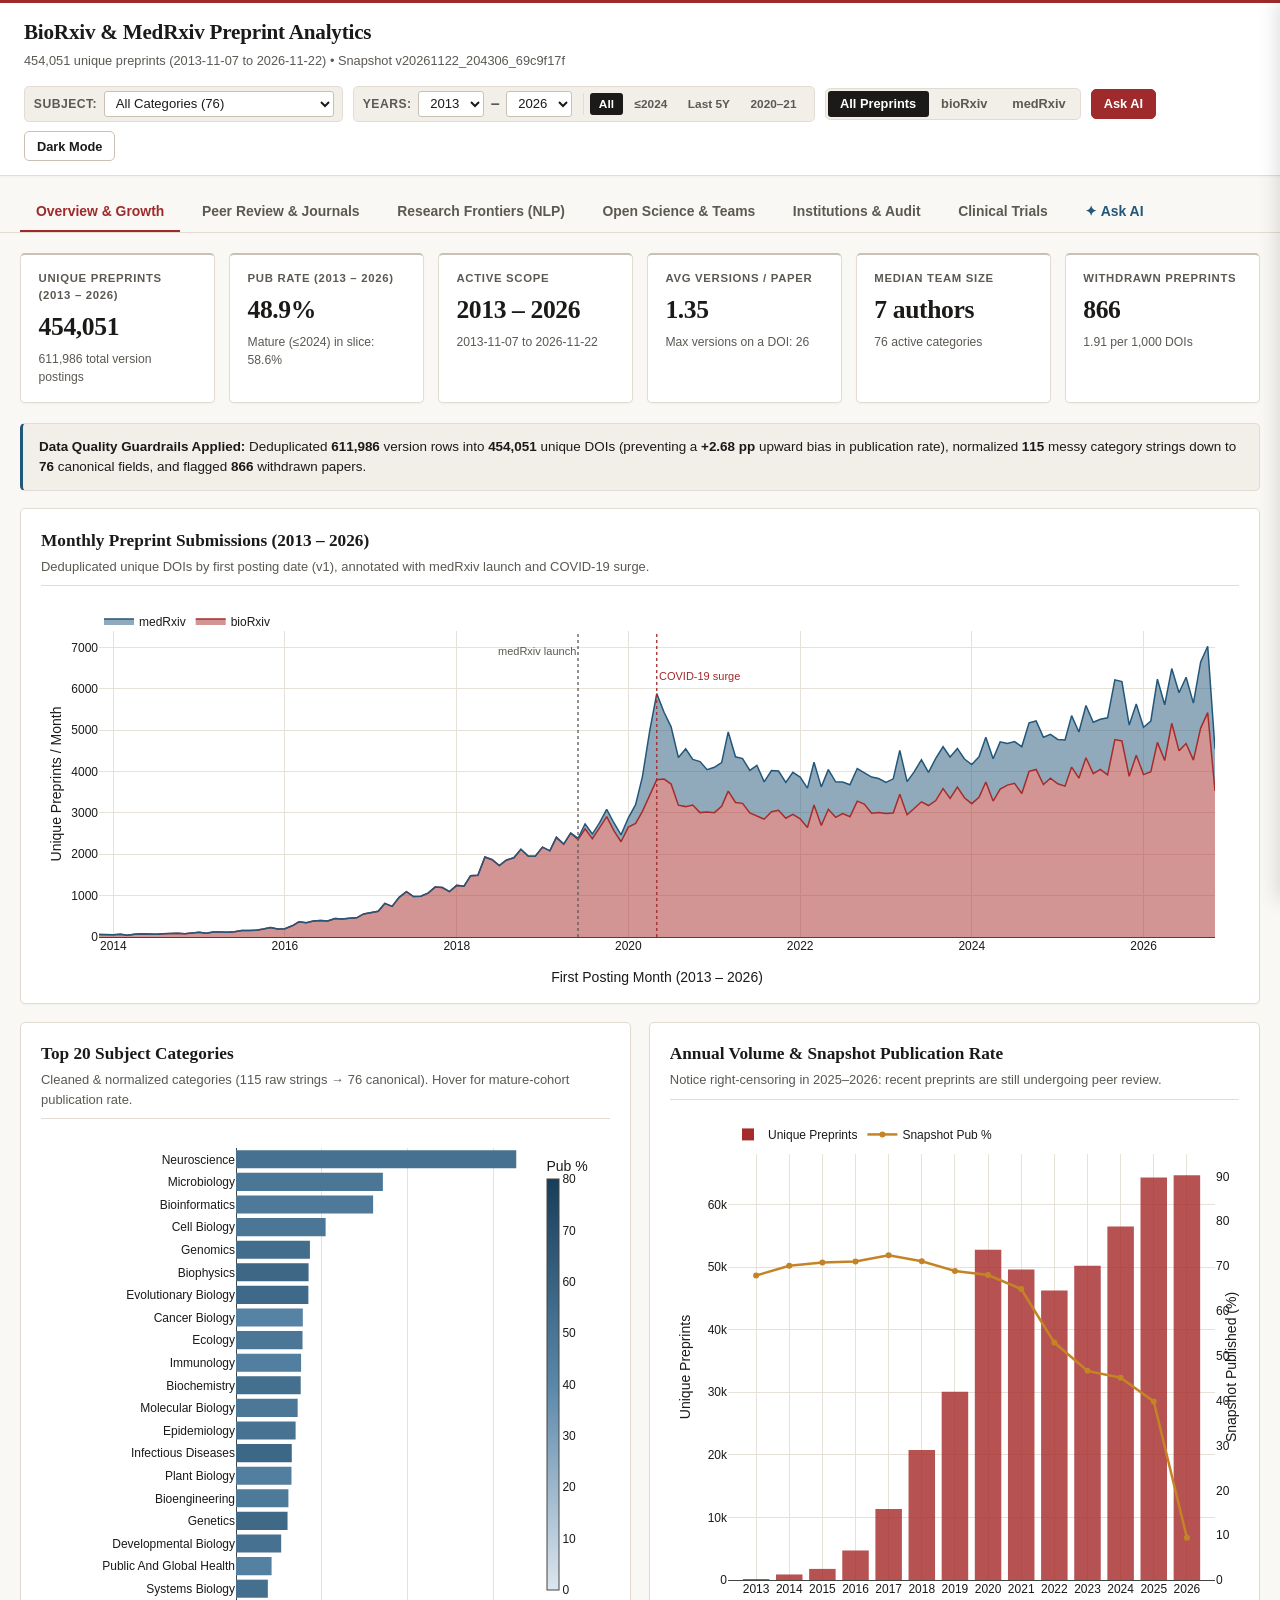
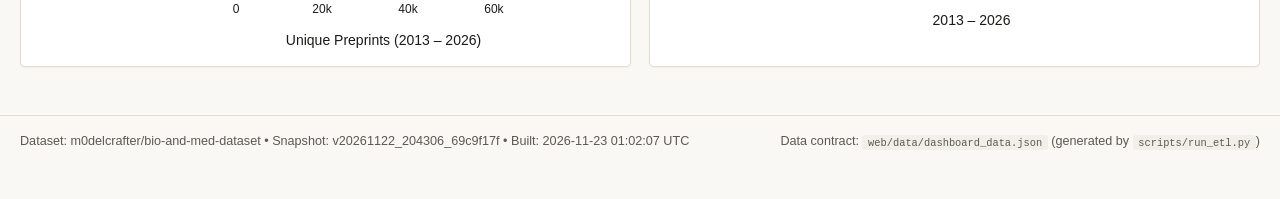
==== commit 54208200: "Add full-page Ask AI 7th tab (shared with quick drawer), unnumbered tabs & model-first labels" ====
--- a/web/index.html
+++ b/web/index.html
@@ -24,12 +24,12 @@
       };
     })();
   </script>
-  <link rel="stylesheet" href="./css/styles.css?v=20261127" />
+  <link rel="stylesheet" href="./css/styles.css?v=20261127b" />
   <script src="https://cdn.plot.ly/plotly-2.35.2.min.js" charset="utf-8" defer></script>
   <script src="./config.js?v=20261127" defer></script>
-  <script src="./js/dashboard.js?v=20261127" defer></script>
+  <script src="./js/dashboard.js?v=20261127b" defer></script>
   <script src="./js/duckdb_client.js?v=20261127" defer></script>
-  <script src="./js/chat.js?v=20261127" defer></script>
+  <script src="./js/chat.js?v=20261127b" defer></script>
 </head>
 <body>
   <header class="topbar">
@@ -61,18 +61,19 @@
         <button data-server="biorxiv">bioRxiv</button>
         <button data-server="medrxiv">medRxiv</button>
       </div>
-      <button id="open-chat-btn" class="icon-btn btn-chat" type="button" title="Ask Gemini AI about the active dashboard slice">Ask AI</button>
+      <button id="open-chat-btn" class="icon-btn btn-chat" type="button" title="Open quick Ask AI drawer alongside this view">Ask AI</button>
       <button id="theme-toggle" class="icon-btn" title="Toggle dark/light mode">Dark Mode</button>
     </div>
   </header>
 
   <nav class="nav-tabs" role="tablist">
-    <button class="tab-btn active" data-tab="overview">1. Overview &amp; Growth</button>
-    <button class="tab-btn" data-tab="peer-review">2. Peer Review &amp; Journals</button>
-    <button class="tab-btn" data-tab="frontiers">3. Research Frontiers (NLP)</button>
-    <button class="tab-btn" data-tab="open-science">4. Open Science &amp; Teams</button>
-    <button class="tab-btn" data-tab="institutions">5. Institutions &amp; Audit</button>
-    <button class="tab-btn" data-tab="clinical-trials">6. Clinical Trials</button>
+    <button class="tab-btn active" data-tab="overview">Overview &amp; Growth</button>
+    <button class="tab-btn" data-tab="peer-review">Peer Review &amp; Journals</button>
+    <button class="tab-btn" data-tab="frontiers">Research Frontiers (NLP)</button>
+    <button class="tab-btn" data-tab="open-science">Open Science &amp; Teams</button>
+    <button class="tab-btn" data-tab="institutions">Institutions &amp; Audit</button>
+    <button class="tab-btn" data-tab="clinical-trials">Clinical Trials</button>
+    <button class="tab-btn tab-btn-ai" data-tab="ask-ai">&#10022; Ask AI</button>
   </nav>
 
   <main class="container">
@@ -394,6 +395,11 @@
         </div>
       </div>
     </section>
+
+    <!-- TAB 7: FULL-PAGE ASK AI CHAT WORKSPACE -->
+    <section class="tab-panel" id="tab-ask-ai">
+      <div id="chat-page-host" class="chat-page-host"></div>
+    </section>
   </main>
 
   <footer>
@@ -401,59 +407,90 @@
     <div>Data contract: <code>web/data/dashboard_data.json</code> (generated by <code>scripts/run_etl.py</code>)</div>
   </footer>
 
-  <!-- Collapsible AI Analyst Chat Drawer (backed by Cloudflare Worker Gemini proxy) -->
+  <!-- Dual-mode AI Analyst: quick side-drawer (from top-right Ask AI button) OR mounted full-page inside #tab-ask-ai -->
   <div id="chat-backdrop" class="chat-backdrop"></div>
   <aside id="chat-drawer" class="chat-drawer" aria-label="AI Analyst Chat Drawer">
-    <div class="chat-drawer-header">
-      <div>
-        <h2>AI Research Analyst</h2>
-        <p id="chat-scope-pill" class="chat-scope-pill">Context: loading...</p>
-      </div>
-      <button id="close-chat-btn" class="icon-btn" type="button" aria-label="Close chat drawer">&times; Close</button>
+    <div id="chat-shell" class="chat-shell mode-drawer">
+      <div class="chat-drawer-header">
+        <div>
+          <h2>AI Research Analyst</h2>
+          <p id="chat-scope-pill" class="chat-scope-pill">Context: loading...</p>
+        </div>
+        <div class="chat-header-actions">
+          <button id="chat-clear-btn" class="icon-btn icon-btn-subtle" type="button" title="Start a new chat">New Chat</button>
+          <button id="expand-chat-btn" class="icon-btn icon-btn-subtle" type="button" title="Open in full-page Ask AI tab">&#10530; Full View</button>
+          <button id="close-chat-btn" class="icon-btn" type="button" aria-label="Close chat drawer">&times; Close</button>
+        </div>
+      </div>
+
+      <div id="chat-setup-box" class="chat-setup-box" style="display:none;">
+        <p><strong>Connect your free Cloudflare Worker proxy:</strong></p>
+        <ol>
+          <li>Deploy <code>worker/src/index.js</code> on Cloudflare Workers (Free Tier) and add your <code>GEMINI_API_KEY</code> secret.</li>
+          <li>Paste the deployed Worker URL into <code>web/config.js</code> (or test it right now for this session below):</li>
+        </ol>
+        <div class="chat-setup-row">
+          <input id="chat-worker-url-input" type="url" placeholder="https://biomedrxiv-gemini-proxy.you.workers.dev" />
+          <button id="chat-save-url-btn" class="icon-btn btn-chat" type="button">Connect</button>
+        </div>
+      </div>
+
+      <div id="chat-messages-stage" class="chat-messages-stage">
+        <div id="chat-welcome" class="chat-welcome">
+          <div class="chat-welcome-head">
+            <h3>Ask across 454,051 BioRxiv &amp; MedRxiv Preprints</h3>
+            <p>Queries your active dashboard filter slice, semantic Vectorize RAG (clinical trials &amp; NIH iCite), and full browser DuckDB-Wasm SQL.</p>
+          </div>
+          <div id="chat-drawer-suggestions" class="chat-suggestions">
+            <button type="button" class="chat-chip">
+              <span class="chat-chip-kicker">Dashboard Trends</span>
+              <span class="chat-chip-text">Summarize the key trends in this active filter slice</span>
+            </button>
+            <button type="button" class="chat-chip">
+              <span class="chat-chip-kicker">454K SQL &middot; Trials</span>
+              <span class="chat-chip-text">Which Phase 3 clinical trials on medRxiv had the highest enrollment and got published in NEJM or Lancet?</span>
+            </button>
+            <button type="button" class="chat-chip">
+              <span class="chat-chip-kicker">454K SQL &middot; Frontiers</span>
+              <span class="chat-chip-text">Top 10 institutions by GLP-1 or AlphaFold preprints</span>
+            </button>
+            <button type="button" class="chat-chip">
+              <span class="chat-chip-kicker">Clinical Trials</span>
+              <span class="chat-chip-text">What stands out in the clinical trials data?</span>
+            </button>
+          </div>
+        </div>
+
+        <div id="chat-drawer-log" class="chat-drawer-log"></div>
+      </div>
+
+      <div id="chat-status-line" class="chat-status-line" style="display:none;"></div>
+
+      <form id="chat-drawer-form" class="chat-composer">
+        <div class="chat-composer-input-row">
+          <textarea id="chat-drawer-input" rows="1" placeholder="Ask anything about preprints, clinical trials, journals, or institutions..." required></textarea>
+          <button id="chat-drawer-send" class="icon-btn btn-chat" type="submit">Send</button>
+        </div>
+        <div id="chat-provider-bar" class="chat-composer-toolbar" style="display:none;">
+          <div class="chat-toolbar-left">
+            <label for="chat-provider-select">Model:</label>
+            <select id="chat-provider-select" aria-label="AI model">
+              <option value="auto">Auto</option>
+              <option value="gemini">Gemini 4</option>
+              <option value="groq">GPT-OSS 120B</option>
+              <option value="workers_ai">Llama 3.1 8B</option>
+            </select>
+          </div>
+          <div class="chat-toolbar-right">
+            <label class="chat-sql-toggle" id="chat-sql-toggle-label" title="Auto-run browser DuckDB-Wasm SQL across all 454,051 preprints when needed (Auto, Gemini 4, GPT-OSS 120B)">
+              <input type="checkbox" id="chat-sql-toggle" checked />
+              <span>SQL 454K</span>
+            </label>
+            <span id="chat-rag-badge" class="chat-rag-badge" title="Cloudflare Vectorize semantic search over clinical trials & top preprints">RAG: checking</span>
+          </div>
+        </div>
+      </form>
     </div>
-
-    <div id="chat-setup-box" class="chat-setup-box" style="display:none;">
-      <p><strong>Connect your free Cloudflare Worker proxy:</strong></p>
-      <ol>
-        <li>Deploy <code>worker/src/index.js</code> on Cloudflare Workers (Free Tier) and add your <code>GEMINI_API_KEY</code> secret.</li>
-        <li>Paste the deployed Worker URL into <code>web/config.js</code> (or test it right now for this session below):</li>
-      </ol>
-      <div class="chat-setup-row">
-        <input id="chat-worker-url-input" type="url" placeholder="https://biomedrxiv-gemini-proxy.you.workers.dev" />
-        <button id="chat-save-url-btn" class="icon-btn btn-chat" type="button">Connect</button>
-      </div>
-    </div>
-
-    <div id="chat-provider-bar" class="chat-provider-bar" style="display:none;">
-      <label for="chat-provider-select">Engine:</label>
-      <select id="chat-provider-select" aria-label="AI model provider">
-        <option value="auto">Auto (Gemini &rarr; Groq &rarr; Workers AI)</option>
-        <option value="gemini">Gemini (Google AI)</option>
-        <option value="groq">Groq (gpt-oss-120b)</option>
-        <option value="workers_ai">Workers AI (Llama 3.1 8B)</option>
-      </select>
-      <label class="chat-sql-toggle" id="chat-sql-toggle-label" title="Auto-run browser DuckDB-Wasm SQL across all 454,051 preprints when needed (Gemini & Groq)">
-        <input type="checkbox" id="chat-sql-toggle" checked />
-        <span>SQL 454K</span>
-      </label>
-      <span id="chat-rag-badge" class="chat-rag-badge" title="Cloudflare Vectorize semantic search over clinical trials & top preprints">RAG: checking</span>
-    </div>
-
-    <div id="chat-drawer-suggestions" class="chat-suggestions">
-      <button type="button" class="chat-chip">Summarize the key trends in this active filter slice</button>
-      <button type="button" class="chat-chip">Which Phase 3 clinical trials on medRxiv had the highest enrollment and got published in NEJM or Lancet?</button>
-      <button type="button" class="chat-chip">Top 10 institutions by GLP-1 or AlphaFold preprints</button>
-      <button type="button" class="chat-chip">What stands out in the clinical trials data?</button>
-    </div>
-
-    <div id="chat-drawer-log" class="chat-drawer-log"></div>
-
-    <div id="chat-status-line" class="chat-status-line" style="display:none;"></div>
-
-    <form id="chat-drawer-form" class="chat-drawer-form">
-      <input id="chat-drawer-input" type="text" placeholder="Ask about the currently filtered data..." required />
-      <button id="chat-drawer-send" class="icon-btn btn-chat" type="submit">Send</button>
-    </form>
   </aside>
 </body>
 </html>
--- a/web/css/styles.css
+++ b/web/css/styles.css
@@ -234,6 +234,16 @@
   border-bottom-color: var(--accent);
 }
 
+.tab-btn-ai {
+  color: var(--medrxiv);
+}
+
+.tab-btn-ai:hover,
+.tab-btn-ai.active {
+  color: var(--accent);
+  border-bottom-color: var(--accent);
+}
+
 /* Main Layout */
 .container {
   max-width: 1380px;
@@ -509,7 +519,7 @@
   top: 0;
   right: 0;
   bottom: 0;
-  width: min(440px, 95vw);
+  width: min(470px, 95vw);
   background: var(--surface);
   border-left: 1px solid var(--border-strong);
   z-index: 50;
@@ -524,14 +534,48 @@
   transform: translateX(0);
 }
 
+/* Shared Dual-Mode Chat Shell (Side Drawer OR Full-Page Chat LLM Tab) */
+.chat-shell {
+  display: flex;
+  flex-direction: column;
+  flex: 1;
+  min-height: 0;
+  height: 100%;
+  background: var(--surface);
+}
+
+.chat-page-host {
+  max-width: 960px;
+  margin: 0 auto;
+}
+
+.chat-shell.mode-page {
+  min-height: calc(100vh - 230px);
+  max-height: calc(100vh - 175px);
+  border: 1px solid var(--border-strong);
+  border-radius: var(--radius);
+  box-shadow: var(--shadow);
+  overflow: hidden;
+}
+
+.chat-shell.mode-page #expand-chat-btn,
+.chat-shell.mode-page #close-chat-btn {
+  display: none;
+}
+
 .chat-drawer-header {
   display: flex;
   justify-content: space-between;
-  align-items: flex-start;
+  align-items: center;
   gap: 0.75rem;
-  padding: 1rem 1.15rem;
+  padding: 0.9rem 1.15rem;
   border-bottom: 1px solid var(--border);
   border-top: 3px solid var(--accent);
+  background: var(--surface);
+}
+
+.chat-shell.mode-page .chat-drawer-header {
+  padding: 0.95rem 1.4rem;
 }
 
 .chat-drawer-header h2 {
@@ -540,6 +584,23 @@
   font-size: 1.08rem;
 }
 
+.chat-header-actions {
+  display: flex;
+  align-items: center;
+  gap: 0.4rem;
+  flex-shrink: 0;
+}
+
+.icon-btn-subtle {
+  padding: 0.34rem 0.62rem;
+  font-size: 0.75rem;
+  color: var(--text-muted);
+}
+
+.icon-btn-subtle:hover {
+  color: var(--text);
+}
+
 .chat-scope-pill {
   margin: 0.22rem 0 0;
   font-size: 0.75rem;
@@ -570,8 +631,7 @@
   gap: 0.45rem;
 }
 
-.chat-setup-row input,
-.chat-drawer-form input {
+.chat-setup-row input {
   flex: 1;
   border: 1px solid var(--border-strong);
   background: var(--surface);
@@ -581,33 +641,237 @@
   font-size: 0.83rem;
 }
 
-.chat-provider-bar {
-  display: flex;
-  align-items: center;
-  gap: 0.5rem;
-  padding: 0.5rem 1.15rem;
-  border-bottom: 1px solid var(--border);
-  background: var(--surface-alt);
-  font-size: 0.76rem;
-}
-
-.chat-provider-bar label {
-  font-weight: 600;
-  color: var(--text-muted);
+/* Scrollable Conversation & Welcome Stage */
+.chat-messages-stage {
+  flex: 1;
+  min-height: 0;
+  overflow-y: auto;
+  display: flex;
+  flex-direction: column;
+  background: var(--bg);
+}
+
+.chat-welcome {
+  display: flex;
+  flex-direction: column;
+  justify-content: center;
+  gap: 0.85rem;
+  padding: 1.25rem 1.15rem;
+  margin: auto 0;
+}
+
+.chat-shell.mode-page .chat-welcome {
+  max-width: 780px;
+  width: 100%;
+  margin: auto;
+  padding: 2.2rem 1.5rem;
+}
+
+.chat-welcome-head {
+  text-align: left;
+}
+
+.chat-shell.mode-page .chat-welcome-head {
+  text-align: center;
+  margin-bottom: 0.5rem;
+}
+
+.chat-welcome-head h3 {
+  margin: 0;
+  font-family: var(--font-serif);
+  font-size: 1.05rem;
+  color: var(--text);
+}
+
+.chat-shell.mode-page .chat-welcome-head h3 {
+  font-size: 1.4rem;
+}
+
+.chat-welcome-head p {
+  margin: 0.35rem 0 0;
+  font-size: 0.81rem;
+  color: var(--text-muted);
+  line-height: 1.45;
+}
+
+.chat-suggestions {
+  display: grid;
+  grid-template-columns: 1fr;
+  gap: 0.55rem;
+}
+
+.chat-shell.mode-page .chat-suggestions {
+  grid-template-columns: repeat(2, minmax(0, 1fr));
+  gap: 0.75rem;
+}
+
+.chat-chip {
+  display: flex;
+  flex-direction: column;
+  gap: 0.2rem;
+  border: 1px solid var(--border-strong);
+  background: var(--surface);
+  color: var(--text);
+  border-radius: var(--radius);
+  padding: 0.62rem 0.78rem;
+  font-size: 0.8rem;
+  cursor: pointer;
+  text-align: left;
+  transition: border-color 0.15s ease, box-shadow 0.15s ease;
+}
+
+.chat-chip:hover {
+  border-color: var(--accent);
+  box-shadow: var(--shadow);
+}
+
+.chat-chip-kicker {
+  font-size: 0.67rem;
+  font-weight: 700;
+  text-transform: uppercase;
+  letter-spacing: 0.05em;
+  color: var(--medrxiv);
+}
+
+.chat-chip-text {
+  line-height: 1.38;
+  color: var(--text);
+}
+
+.chat-drawer-log {
+  padding: 1rem 1.15rem;
+  display: flex;
+  flex-direction: column;
+  gap: 0.9rem;
+}
+
+.chat-shell.mode-page .chat-drawer-log {
+  max-width: 860px;
+  width: 100%;
+  margin: 0 auto;
+  padding: 1.35rem 1.5rem;
+  gap: 1.1rem;
+}
+
+.chat-drawer-log:empty {
+  display: none;
+}
+
+.chat-msg {
+  padding: 0.78rem 0.95rem;
+  border-radius: var(--radius);
+  border: 1px solid var(--border);
+  font-size: 0.86rem;
+  line-height: 1.55;
+}
+
+.chat-shell.mode-page .chat-msg {
+  padding: 0.95rem 1.15rem;
+  font-size: 0.9rem;
+}
+
+.chat-msg-user {
+  background: var(--surface-alt);
+  align-self: flex-end;
+  max-width: 86%;
+}
+
+.chat-shell.mode-page .chat-msg-user {
+  max-width: 72%;
+}
+
+.chat-msg-bot {
+  background: var(--surface);
+  border-left: 3px solid var(--medrxiv);
+}
+
+.chat-msg-meta {
+  font-size: 0.71rem;
+  font-weight: 600;
   text-transform: uppercase;
   letter-spacing: 0.04em;
-  font-size: 0.7rem;
-}
-
-.chat-provider-bar select {
+  color: var(--text-muted);
+  margin-bottom: 0.3rem;
+}
+
+/* Standard Chat LLM Composer Bar */
+.chat-composer {
+  display: flex;
+  flex-direction: column;
+  gap: 0.5rem;
+  padding: 0.8rem 1.1rem;
+  border-top: 1px solid var(--border);
+  background: var(--surface);
+}
+
+.chat-shell.mode-page .chat-composer {
+  padding: 0.9rem 1.5rem 1rem;
+}
+
+.chat-composer-input-row {
+  display: flex;
+  align-items: flex-end;
+  gap: 0.55rem;
+  max-width: 860px;
+  width: 100%;
+  margin: 0 auto;
+}
+
+.chat-composer-input-row textarea {
   flex: 1;
-  min-width: 0;
+  resize: none;
   border: 1px solid var(--border-strong);
-  background: var(--surface);
-  color: var(--text);
-  border-radius: var(--radius);
-  padding: 0.28rem 0.5rem;
+  background: var(--bg);
+  color: var(--text);
+  border-radius: var(--radius);
+  padding: 0.56rem 0.75rem;
+  font-family: inherit;
+  font-size: 0.86rem;
+  line-height: 1.4;
+  min-height: 38px;
+  max-height: 132px;
+}
+
+.chat-composer-input-row textarea:focus {
+  outline: none;
+  border-color: var(--accent);
+}
+
+.chat-composer-toolbar {
+  display: flex;
+  align-items: center;
+  justify-content: space-between;
+  flex-wrap: wrap;
+  gap: 0.5rem;
+  max-width: 860px;
+  width: 100%;
+  margin: 0 auto;
+  font-size: 0.75rem;
+}
+
+.chat-toolbar-left,
+.chat-toolbar-right {
+  display: flex;
+  align-items: center;
+  gap: 0.45rem;
+}
+
+.chat-toolbar-left label {
+  font-weight: 600;
+  color: var(--text-muted);
+  text-transform: uppercase;
+  letter-spacing: 0.04em;
+  font-size: 0.69rem;
+}
+
+.chat-toolbar-left select {
+  border: 1px solid var(--border-strong);
+  background: var(--surface-alt);
+  color: var(--text);
+  border-radius: var(--radius);
+  padding: 0.24rem 0.55rem;
   font-size: 0.77rem;
+  font-weight: 600;
   cursor: pointer;
 }
 
@@ -628,6 +892,14 @@
   border-color: var(--medrxiv);
   color: var(--medrxiv);
   background: var(--surface);
+}
+
+.chat-shell.mode-page .chat-sql-table-wrap {
+  max-height: 360px;
+}
+
+.chat-shell.mode-page .chat-sql-table td {
+  max-width: 320px;
 }
 
 .chat-sources {
@@ -798,71 +1070,8 @@
   word-break: break-word;
 }
 
-.chat-suggestions {
-  display: flex;
-  flex-wrap: wrap;
-  gap: 0.35rem;
-  padding: 0.7rem 1.15rem;
-  border-bottom: 1px solid var(--border);
-  background: var(--bg);
-}
-
-.chat-chip {
-  border: 1px solid var(--border-strong);
-  background: var(--surface);
-  color: var(--text);
-  border-radius: 3px;
-  padding: 0.28rem 0.55rem;
-  font-size: 0.74rem;
-  cursor: pointer;
-  text-align: left;
-}
-
-.chat-chip:hover {
-  border-color: var(--accent);
-  color: var(--accent);
-}
-
-.chat-drawer-log {
-  flex: 1;
-  overflow-y: auto;
-  padding: 0.95rem 1.15rem;
-  display: flex;
-  flex-direction: column;
-  gap: 0.75rem;
-}
-
-.chat-msg {
-  padding: 0.72rem 0.85rem;
-  border-radius: var(--radius);
-  border: 1px solid var(--border);
-  font-size: 0.85rem;
-}
-
-.chat-msg-user {
-  background: var(--surface-alt);
-  align-self: flex-end;
-  max-width: 88%;
-}
-
-.chat-msg-bot {
-  background: var(--surface);
-  border-left: 3px solid var(--medrxiv);
-}
-
-.chat-msg-meta {
-  font-size: 0.71rem;
-  font-weight: 600;
-  text-transform: uppercase;
-  letter-spacing: 0.04em;
-  color: var(--text-muted);
-  margin-bottom: 0.25rem;
-}
-
-.chat-drawer-form {
-  display: flex;
-  gap: 0.5rem;
-  padding: 0.85rem 1.15rem;
-  border-top: 1px solid var(--border);
-  background: var(--surface);
-}
+@media (max-width: 720px) {
+  .chat-shell.mode-page .chat-suggestions {
+    grid-template-columns: 1fr;
+  }
+}
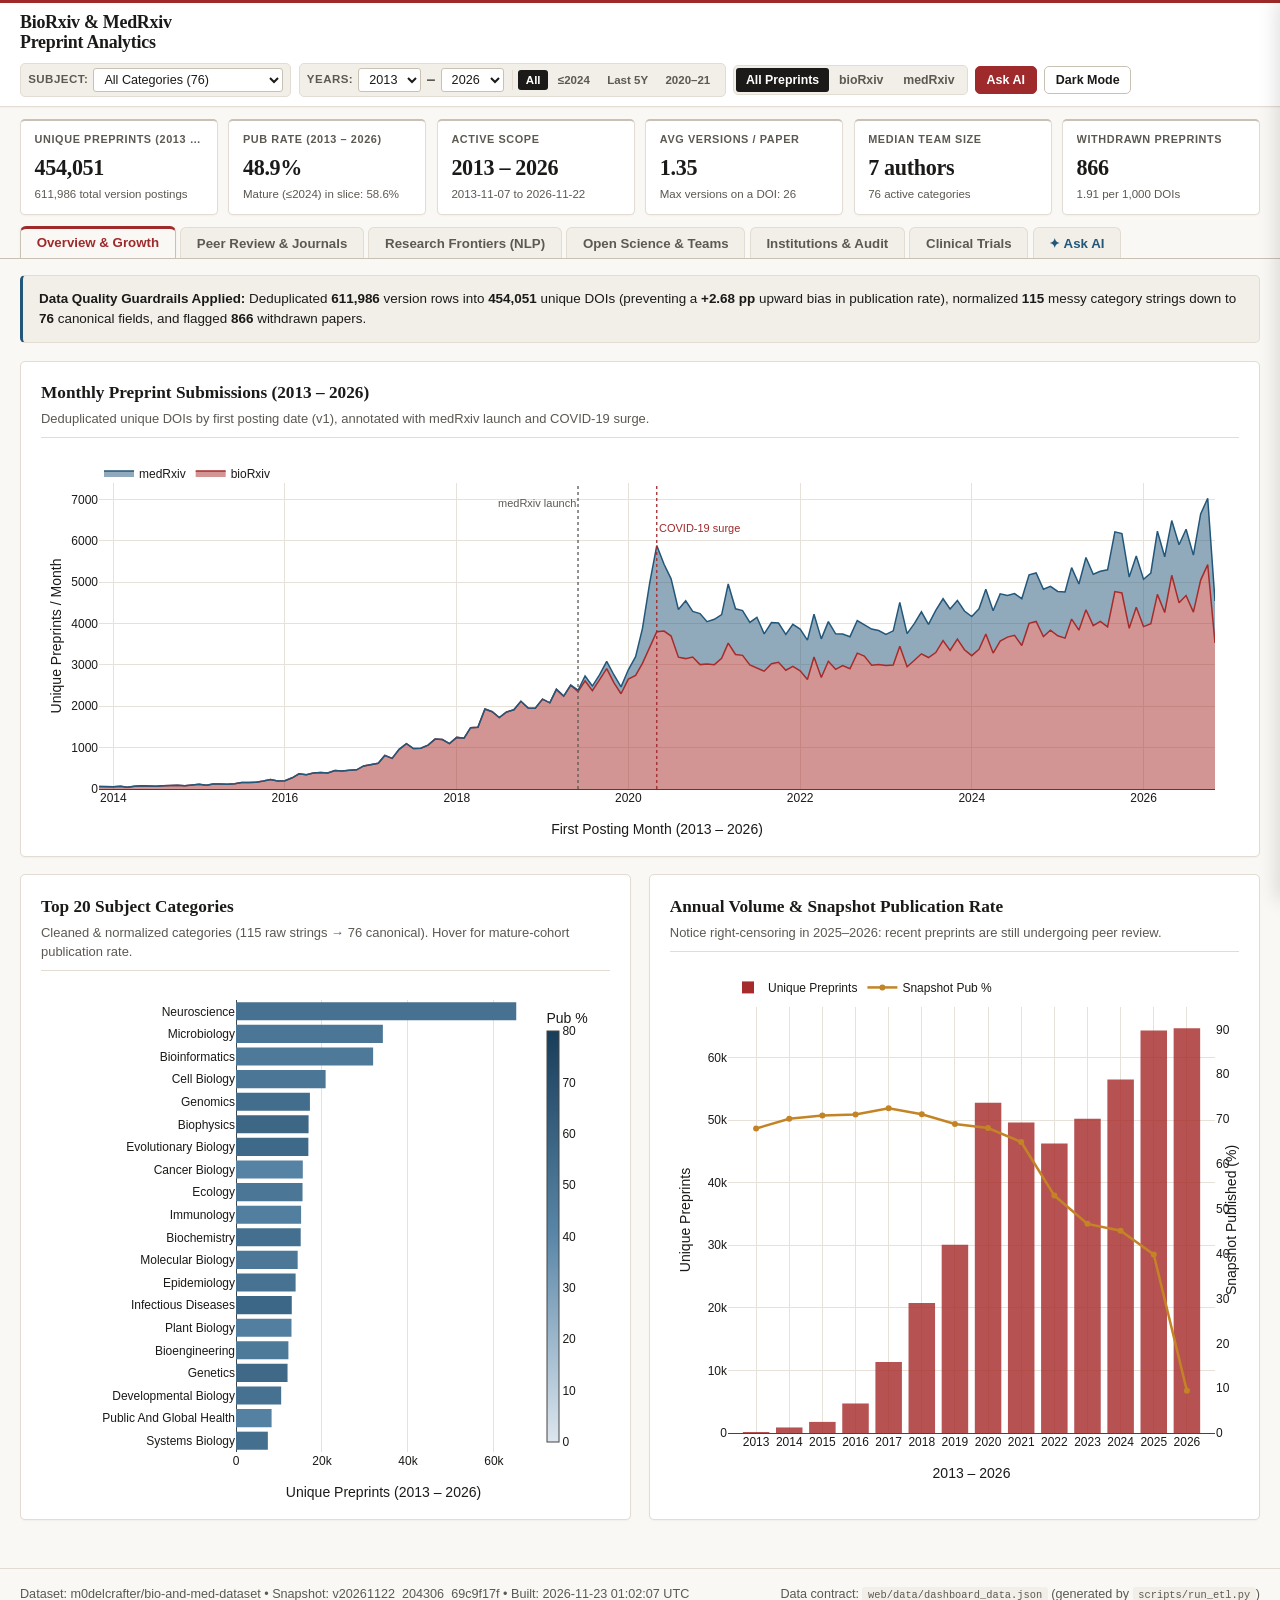
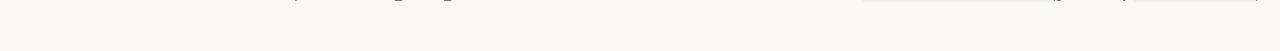
==== commit 5b005b31: "Compact header masthead, move global KPI strip above tabs, and style raised folder tabs" ====
--- a/web/index.html
+++ b/web/index.html
@@ -24,61 +24,67 @@
       };
     })();
   </script>
-  <link rel="stylesheet" href="./css/styles.css?v=20261127b" />
+  <link rel="stylesheet" href="./css/styles.css?v=20261127c" />
   <script src="https://cdn.plot.ly/plotly-2.35.2.min.js" charset="utf-8" defer></script>
   <script src="./config.js?v=20261127" defer></script>
-  <script src="./js/dashboard.js?v=20261127b" defer></script>
+  <script src="./js/dashboard.js?v=20261127c" defer></script>
   <script src="./js/duckdb_client.js?v=20261127" defer></script>
   <script src="./js/chat.js?v=20261127b" defer></script>
 </head>
 <body>
   <header class="topbar">
-    <div class="brand">
-      <h1>BioRxiv &amp; MedRxiv Preprint Analytics</h1>
-      <p id="header-subtitle">Loading dataset metadata...</p>
-    </div>
-    <div class="controls">
-      <div class="category-filter" role="group" aria-label="Subject category filter">
-        <label for="category-select">Subject:</label>
-        <select id="category-select" aria-label="Subject category">
-          <option value="all">All Categories</option>
-        </select>
-      </div>
-      <div class="year-filter" role="group" aria-label="Year range filter">
-        <label for="year-start">Years:</label>
-        <select id="year-start" aria-label="Start year"></select>
-        <span class="year-sep">&ndash;</span>
-        <select id="year-end" aria-label="End year"></select>
-        <div class="year-presets">
-          <button type="button" class="preset-btn active" data-preset="all">All</button>
-          <button type="button" class="preset-btn" data-preset="mature" title="First posted ≤ 2024 (avoids right-censoring)">&le;2024</button>
-          <button type="button" class="preset-btn" data-preset="last5">Last 5Y</button>
-          <button type="button" class="preset-btn" data-preset="covid">2020–21</button>
-        </div>
-      </div>
-      <div class="segmented" role="group" aria-label="Server filter">
-        <button class="active" data-server="all">All Preprints</button>
-        <button data-server="biorxiv">bioRxiv</button>
-        <button data-server="medrxiv">medRxiv</button>
-      </div>
-      <button id="open-chat-btn" class="icon-btn btn-chat" type="button" title="Open quick Ask AI drawer alongside this view">Ask AI</button>
-      <button id="theme-toggle" class="icon-btn" title="Toggle dark/light mode">Dark Mode</button>
+    <div class="topbar-inner">
+      <div class="brand">
+        <h1>BioRxiv &amp; MedRxiv<br />Preprint Analytics</h1>
+      </div>
+      <div class="controls">
+        <div class="category-filter" role="group" aria-label="Subject category filter">
+          <label for="category-select">Subject:</label>
+          <select id="category-select" aria-label="Subject category">
+            <option value="all">All Categories</option>
+          </select>
+        </div>
+        <div class="year-filter" role="group" aria-label="Year range filter">
+          <label for="year-start">Years:</label>
+          <select id="year-start" aria-label="Start year"></select>
+          <span class="year-sep">&ndash;</span>
+          <select id="year-end" aria-label="End year"></select>
+          <div class="year-presets">
+            <button type="button" class="preset-btn active" data-preset="all">All</button>
+            <button type="button" class="preset-btn" data-preset="mature" title="First posted ≤ 2024 (avoids right-censoring)">&le;2024</button>
+            <button type="button" class="preset-btn" data-preset="last5">Last 5Y</button>
+            <button type="button" class="preset-btn" data-preset="covid">2020–21</button>
+          </div>
+        </div>
+        <div class="segmented" role="group" aria-label="Server filter">
+          <button class="active" data-server="all">All Preprints</button>
+          <button data-server="biorxiv">bioRxiv</button>
+          <button data-server="medrxiv">medRxiv</button>
+        </div>
+        <button id="open-chat-btn" class="icon-btn btn-chat" type="button" title="Open quick Ask AI drawer alongside this view">Ask AI</button>
+        <button id="theme-toggle" class="icon-btn" title="Toggle dark/light mode">Dark Mode</button>
+      </div>
     </div>
   </header>
 
-  <nav class="nav-tabs" role="tablist">
-    <button class="tab-btn active" data-tab="overview">Overview &amp; Growth</button>
-    <button class="tab-btn" data-tab="peer-review">Peer Review &amp; Journals</button>
-    <button class="tab-btn" data-tab="frontiers">Research Frontiers (NLP)</button>
-    <button class="tab-btn" data-tab="open-science">Open Science &amp; Teams</button>
-    <button class="tab-btn" data-tab="institutions">Institutions &amp; Audit</button>
-    <button class="tab-btn" data-tab="clinical-trials">Clinical Trials</button>
-    <button class="tab-btn tab-btn-ai" data-tab="ask-ai">&#10022; Ask AI</button>
-  </nav>
-
-  <main class="container">
+  <div class="global-kpi-bar">
     <div id="load-error" class="callout callout-warn" style="display:none;"></div>
     <section class="kpi-grid" id="kpi-grid"></section>
+  </div>
+
+  <div class="nav-tabs-wrap">
+    <nav class="nav-tabs" role="tablist">
+      <button class="tab-btn active" data-tab="overview" role="tab" aria-selected="true">Overview &amp; Growth</button>
+      <button class="tab-btn" data-tab="peer-review" role="tab" aria-selected="false">Peer Review &amp; Journals</button>
+      <button class="tab-btn" data-tab="frontiers" role="tab" aria-selected="false">Research Frontiers (NLP)</button>
+      <button class="tab-btn" data-tab="open-science" role="tab" aria-selected="false">Open Science &amp; Teams</button>
+      <button class="tab-btn" data-tab="institutions" role="tab" aria-selected="false">Institutions &amp; Audit</button>
+      <button class="tab-btn" data-tab="clinical-trials" role="tab" aria-selected="false">Clinical Trials</button>
+      <button class="tab-btn tab-btn-ai" data-tab="ask-ai" role="tab" aria-selected="false">&#10022; Ask AI</button>
+    </nav>
+  </div>
+
+  <main class="container">
 
     <!-- TAB 1: OVERVIEW -->
     <section class="tab-panel active" id="tab-overview">
--- a/web/css/styles.css
+++ b/web/css/styles.css
@@ -56,33 +56,37 @@
   background: var(--surface);
   border-top: 3px solid var(--accent);
   border-bottom: 1px solid var(--border);
-  padding: 0.85rem 1.5rem;
+  padding: 0.55rem 1.25rem;
+  box-shadow: var(--shadow);
+}
+
+.topbar-inner {
+  max-width: 1380px;
+  margin: 0 auto;
   display: flex;
   flex-wrap: wrap;
   align-items: center;
   justify-content: space-between;
-  gap: 1rem;
-  box-shadow: var(--shadow);
+  gap: 0.65rem 1rem;
+}
+
+.brand {
+  flex-shrink: 0;
 }
 
 .brand h1 {
   margin: 0;
   font-family: var(--font-serif);
-  font-size: 1.32rem;
+  font-size: 1.12rem;
+  line-height: 1.15;
   font-weight: 700;
-  letter-spacing: -0.01em;
-}
-
-.brand p {
-  margin: 0.15rem 0 0;
-  font-size: 0.8rem;
-  color: var(--text-muted);
+  letter-spacing: -0.015em;
 }
 
 .controls {
   display: flex;
   align-items: center;
-  gap: 0.6rem;
+  gap: 0.45rem;
   flex-wrap: wrap;
 }
 
@@ -90,17 +94,17 @@
 .category-filter {
   display: inline-flex;
   align-items: center;
-  gap: 0.4rem;
+  gap: 0.32rem;
   background: var(--surface-alt);
   border: 1px solid var(--border);
   border-radius: var(--radius);
-  padding: 0.25rem 0.55rem;
+  padding: 0.22rem 0.45rem;
   flex-wrap: wrap;
 }
 
 .year-filter label,
 .category-filter label {
-  font-size: 0.76rem;
+  font-size: 0.72rem;
   font-weight: 600;
   color: var(--text-muted);
   text-transform: uppercase;
@@ -113,14 +117,14 @@
   background: var(--surface);
   color: var(--text);
   border-radius: 3px;
-  padding: 0.22rem 0.45rem;
-  font-size: 0.82rem;
+  padding: 0.2rem 0.38rem;
+  font-size: 0.79rem;
   font-weight: 500;
   cursor: pointer;
 }
 
 .category-filter select {
-  max-width: 230px;
+  max-width: 190px;
 }
 
 .year-sep {
@@ -130,9 +134,9 @@
 
 .year-presets {
   display: inline-flex;
-  gap: 0.2rem;
-  margin-left: 0.25rem;
-  padding-left: 0.4rem;
+  gap: 0.16rem;
+  margin-left: 0.2rem;
+  padding-left: 0.34rem;
   border-left: 1px solid var(--border);
 }
 
@@ -140,9 +144,9 @@
   border: 1px solid transparent;
   background: transparent;
   color: var(--text-muted);
-  font-size: 0.74rem;
-  font-weight: 600;
-  padding: 0.2rem 0.48rem;
+  font-size: 0.72rem;
+  font-weight: 600;
+  padding: 0.18rem 0.4rem;
   border-radius: 3px;
   cursor: pointer;
   transition: background 0.15s ease, color 0.15s ease;
@@ -170,9 +174,9 @@
   border: none;
   background: transparent;
   color: var(--text-muted);
-  font-size: 0.8rem;
-  font-weight: 600;
-  padding: 0.34rem 0.78rem;
+  font-size: 0.77rem;
+  font-weight: 600;
+  padding: 0.3rem 0.62rem;
   border-radius: 3px;
   cursor: pointer;
   transition: background 0.15s ease, color 0.15s ease;
@@ -192,8 +196,8 @@
   background: var(--surface);
   color: var(--text);
   border-radius: var(--radius);
-  padding: 0.4rem 0.75rem;
-  font-size: 0.8rem;
+  padding: 0.36rem 0.68rem;
+  font-size: 0.78rem;
   font-weight: 600;
   cursor: pointer;
 }
@@ -202,65 +206,110 @@
   background: var(--surface-alt);
 }
 
-/* Tabs */
+/* Global KPI Strip (above tabs) */
+.global-kpi-bar {
+  max-width: 1380px;
+  margin: 0.75rem auto 0;
+  padding: 0 1.25rem;
+}
+
+/* Raised Editorial Folder Tabs */
+.nav-tabs-wrap {
+  border-bottom: 1px solid var(--border-strong);
+  margin-top: 0.65rem;
+}
+
 .nav-tabs {
   max-width: 1380px;
-  margin: 1rem auto 0;
+  margin: 0 auto;
   padding: 0 1.25rem;
   display: flex;
-  gap: 0.35rem;
+  align-items: flex-end;
+  gap: 0.28rem;
   overflow-x: auto;
-  border-bottom: 1px solid var(--border);
+  scrollbar-width: none;
+}
+
+.nav-tabs::-webkit-scrollbar {
+  display: none;
 }
 
 .tab-btn {
-  border: none;
-  background: transparent;
-  color: var(--text-muted);
-  font-size: 0.87rem;
-  font-weight: 600;
-  padding: 0.68rem 1rem;
+  position: relative;
+  border: 1px solid var(--border);
+  border-bottom: none;
+  border-radius: 6px 6px 0 0;
+  background: var(--surface-alt);
+  color: var(--text-muted);
+  font-size: 0.83rem;
+  font-weight: 600;
+  padding: 0.52rem 0.98rem;
   cursor: pointer;
-  border-bottom: 2px solid transparent;
   white-space: nowrap;
+  margin-bottom: -1px;
+  transition: background 0.15s ease, color 0.15s ease, border-color 0.15s ease;
 }
 
 .tab-btn:hover {
   color: var(--text);
+  background: var(--surface);
+  border-color: var(--border-strong);
 }
 
 .tab-btn.active {
+  background: var(--bg);
   color: var(--accent);
-  border-bottom-color: var(--accent);
+  border-color: var(--border-strong);
+  border-top: 3px solid var(--accent);
+  border-bottom: 1px solid var(--bg);
+  padding-top: calc(0.52rem - 2px);
+  z-index: 2;
+  box-shadow: 0 -2px 5px rgba(0, 0, 0, 0.04);
 }
 
 .tab-btn-ai {
   color: var(--medrxiv);
 }
 
-.tab-btn-ai:hover,
+.tab-btn-ai:hover {
+  color: var(--medrxiv);
+}
+
 .tab-btn-ai.active {
   color: var(--accent);
-  border-bottom-color: var(--accent);
+  border-top-color: var(--accent);
 }
 
 /* Main Layout */
 .container {
   max-width: 1380px;
-  margin: 1.25rem auto 3rem;
+  margin: 1rem auto 3rem;
   padding: 0 1.25rem;
 }
 
 .kpi-grid {
   display: grid;
-  grid-template-columns: repeat(auto-fit, minmax(195px, 1fr));
-  gap: 0.85rem;
-  margin-bottom: 1.25rem;
+  grid-template-columns: repeat(6, minmax(0, 1fr));
+  gap: 0.65rem;
+  margin-bottom: 0;
+}
+
+@media (max-width: 1120px) {
+  .kpi-grid {
+    grid-template-columns: repeat(3, minmax(0, 1fr));
+  }
+}
+
+@media (max-width: 640px) {
+  .kpi-grid {
+    grid-template-columns: repeat(2, minmax(0, 1fr));
+  }
 }
 
 .provenance-grid {
   margin-top: 0.85rem;
   margin-bottom: 0;
+  grid-template-columns: repeat(auto-fit, minmax(195px, 1fr));
 }
 
 .kpi-card {
@@ -268,35 +317,38 @@
   border: 1px solid var(--border);
   border-top: 2px solid var(--border-strong);
   border-radius: var(--radius);
-  padding: 0.95rem 1.1rem;
+  padding: 0.68rem 0.85rem;
   box-shadow: var(--shadow);
 }
 
 .kpi-label {
-  font-size: 0.71rem;
+  font-size: 0.68rem;
   text-transform: uppercase;
-  letter-spacing: 0.06em;
-  color: var(--text-muted);
-  font-weight: 600;
+  letter-spacing: 0.055em;
+  color: var(--text-muted);
+  font-weight: 600;
+  white-space: nowrap;
+  overflow: hidden;
+  text-overflow: ellipsis;
 }
 
 .kpi-value {
   font-family: var(--font-serif);
-  font-size: 1.6rem;
+  font-size: 1.38rem;
   font-weight: 700;
-  margin-top: 0.28rem;
+  margin-top: 0.18rem;
   letter-spacing: -0.015em;
   font-variant-numeric: tabular-nums;
 }
 
 .kpi-value-sm {
-  font-size: 1.12rem;
+  font-size: 1.05rem;
 }
 
 .kpi-sub {
-  font-size: 0.76rem;
-  color: var(--text-muted);
-  margin-top: 0.22rem;
+  font-size: 0.72rem;
+  color: var(--text-muted);
+  margin-top: 0.14rem;
 }
 
 .tab-panel {
@@ -550,8 +602,9 @@
 }
 
 .chat-shell.mode-page {
-  min-height: calc(100vh - 230px);
-  max-height: calc(100vh - 175px);
+  min-height: 480px;
+  height: calc(100vh - 265px);
+  max-height: 760px;
   border: 1px solid var(--border-strong);
   border-radius: var(--radius);
   box-shadow: var(--shadow);
